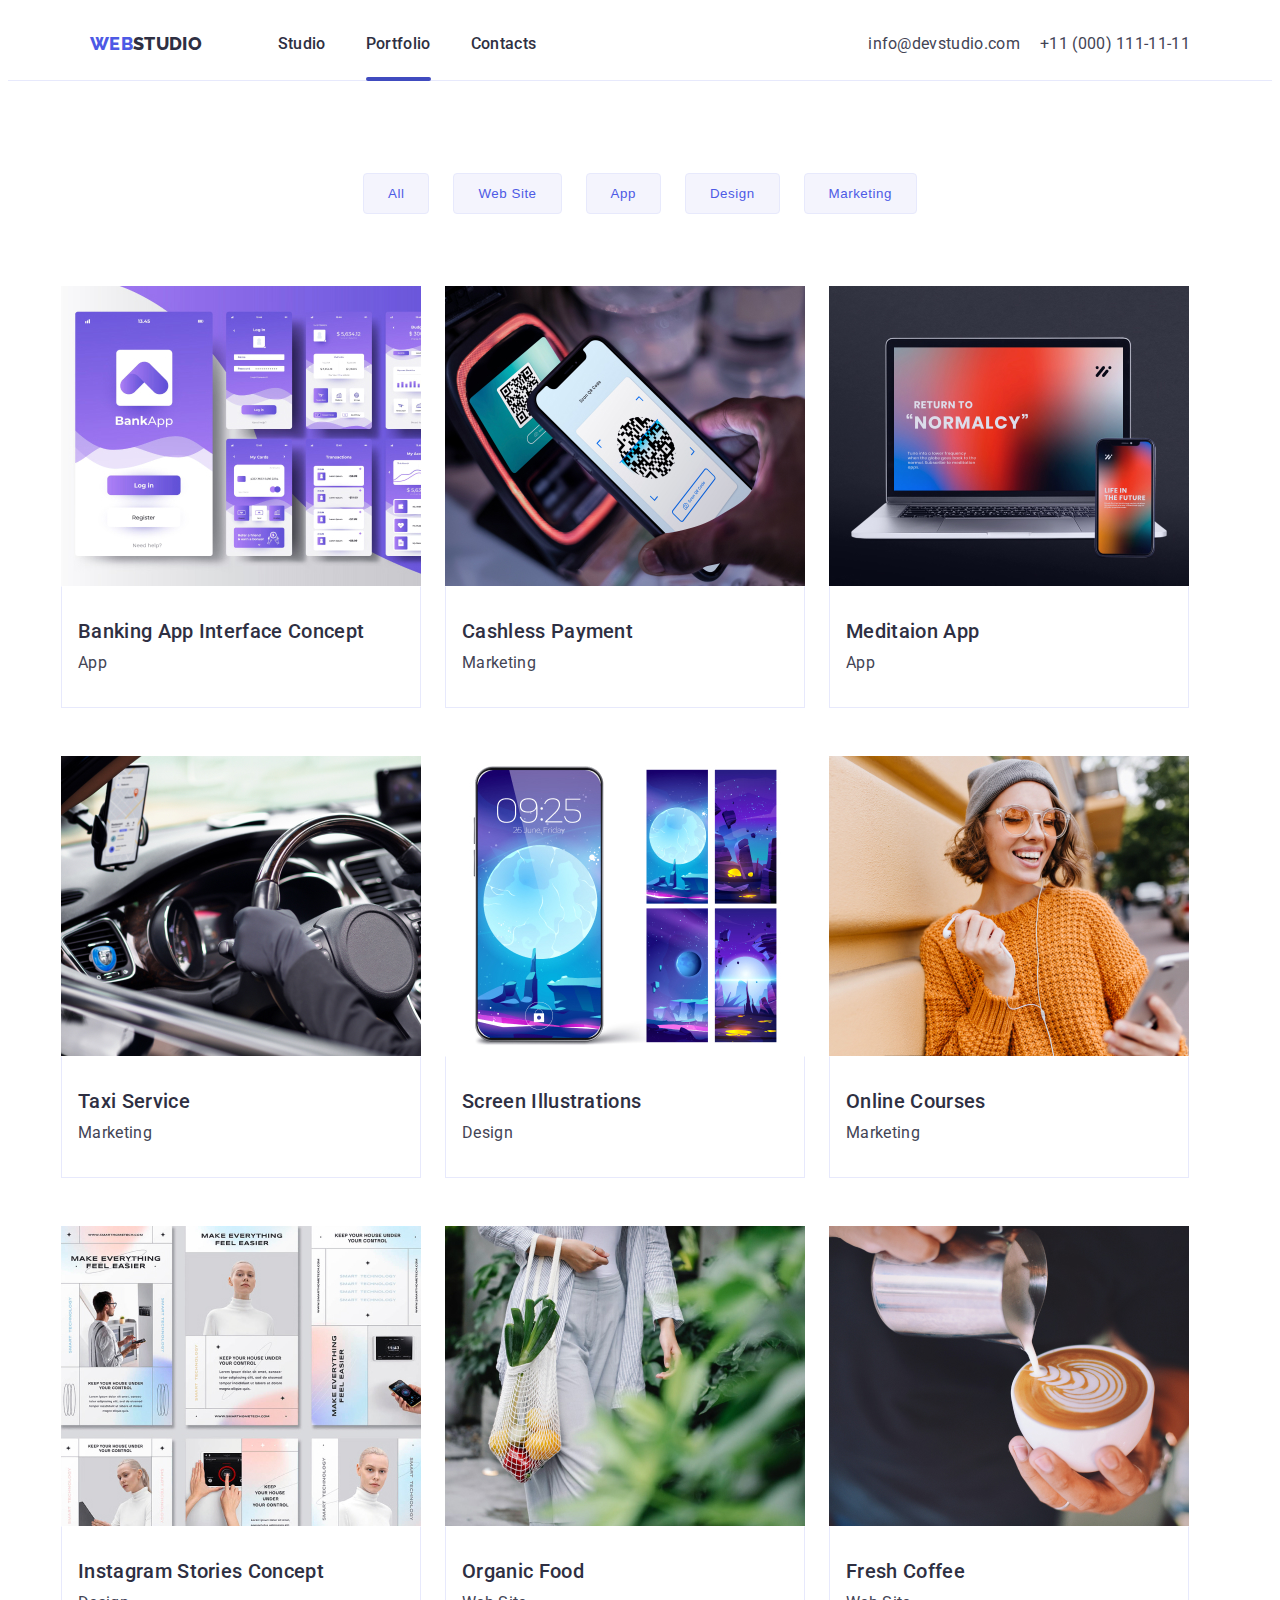
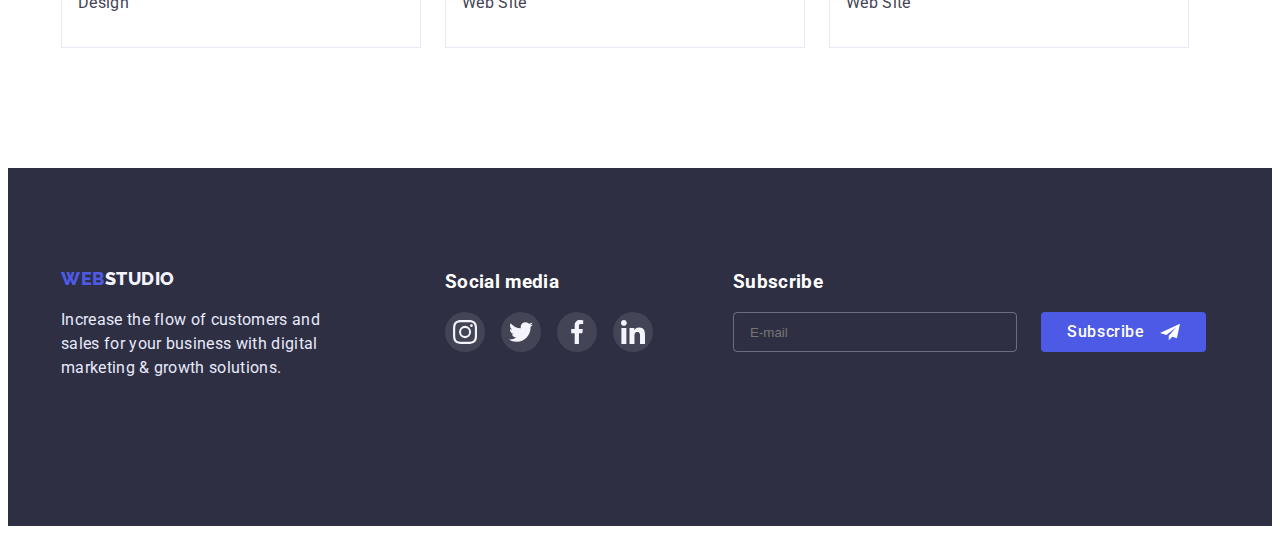
==== portfolio.html @ 348d2e84 "Додала 6 модуль" ====
<!DOCTYPE html>
<html lang="en">
  <head>
    <meta charset="UTF-8" />
    <meta http-equiv="X-UA-Compatible" content="IE=edge" />
    <meta name="viewport" content="width=device-width, initial-scale=1.0" />
    <title>Document</title>
    <link rel="preconnect" href="https://fonts.googleapis.com" />
    <link rel="preconnect" href="https://fonts.gstatic.com" crossorigin />
    <link
      href="https://fonts.googleapis.com/css2?family=Raleway:wght@800&family=Roboto:wght@400;500;700&display=swap"
      rel="stylesheet"
    />
    <link rel="stylesheet" href="https://cdnjs.cloudflare.com/ajax/libs/modern-normalize/1.1.0/modern-normalize.min.css" integrity="sha512-wpPYUAdjBVSE4KJnH1VR1HeZfpl1ub8YT/NKx4PuQ5NmX2tKuGu6U/JRp5y+Y8XG2tV+wKQpNHVUX03MfMFn9Q==" crossorigin="anonymous" referrerpolicy="no-referrer" />
    <link rel="stylesheet" href="./css/style.css" />
  </head>
  <body>
  <!--хедер-->
    <header class="header">
      <div class="container main-nav">
        <nav class="navigation">
          <!--Navigation-->
          <a href="./index.html" class="logo-first link">
            WEB <span class="logo-second">STUDIO</span>
          </a>

          <ul class="navigation-list list">
            <li class="navigation-item">
              <a href="./index.html" class="navigation-link link">Studio</a>
            </li>
            <li class="navigation-item">
              <a href="./portfolio.html" class="navigation-link link current"
                >Portfolio</a
              >
            </li>
            <li class="navigation-item">
              <a href="" class="navigation-link link">Contacts</a>
            </li>
          </ul>
        </nav>

        <ul class="contacts list">
          <li class="navigation-contacts">
            <a href="mailto:info@devstudio.com" class="contact-adress link"
              >info@devstudio.com</a
            >
          </li>
          <li class="navigation-contacts">
            <a href="tel:+11000111-11-11" class="contact-adress link"
              >+11 (000) 111-11-11</a
            >
          </li>
        </ul>
      </div>
    </header>

    <main class="portfolio-hero">
      <!--Navigation on page portfolio-->
      <section class="portfolio-navigation">
        <div class="container">
          <h1 hidden>Portfolio all </h1>
          <ul class="portfolio-navigation-list list">
            <li class="portfolio-navigation-item">
              <button type="button" class="portfolio-buttom">All</button>
            </li>
            <li class="portfolio-navigation-item">
              <button type="button" class="portfolio-buttom">Web Site</button>
            </li>
            <li class="portfolio-navigation-item">
              <button type="button" class="portfolio-buttom">App</button>
            </li>
            <li class="portfolio-navigation-item">
              <button type="button" class="portfolio-buttom">Design</button>
            </li>
            <li class="portfolio-navigation-item">
              <button type="button" class="portfolio-buttom">Marketing</button>
            </li>
          </ul>
        
          <!--Link to app-->
          <ul class="app-list list">
            <li class="app-item">
              <a href="" class="app-link link">
                <div class="app-wrap">
                  <img src="./images/bankingapp.jpg" alt="banks app" />
                  <p class="app-text-top">14 Stylish and User-Friendly App Design Concepts · Task Manager App · Calorie Tracker App ·
                   Exotic Fruit Ecommerce App · Cloud Storage App
                  </p>
                </div>
                <div class="shadow"><h2 class="app-maintext ">Banking App Interface Concept</h2>
                 <p class="app-paragraph">App</p>
                </div>
              </a>
            </li>
            <li class="app-item">
              <a href="" class="app-link link">
                <div class="app-wrap">
                  <img src="./images/cashless.jpg" alt="cashless payment" />
                  <p class="app-text-top">14 Stylish and User-Friendly App Design Concepts · Task Manager App · Calorie Tracker App ·
                   Exotic Fruit Ecommerce App · Cloud Storage App
                  </p>
                </div>
                <div class="shadow"><h2 class="app-maintext">Cashless Payment</h2>
                <p class="app-paragraph">Marketing</p></div>
              </a>
            </li>
            <li class="app-item">
              <a href="" class="app-link link">
                <div class="app-wrap">
                  <img src="./images/meditationapp.jpg" alt="meditation app" />
                  <p class="app-text-top">14 Stylish and User-Friendly App Design Concepts · Task Manager App · Calorie Tracker App ·
                   Exotic Fruit Ecommerce App · Cloud Storage App
                  </p>
                </div>
                <div class="shadow"><h2 class="app-maintext">Meditaion App</h2>
                <p class="app-paragraph">App</p></div>
              </a>
            </li>
            <li class="app-item">
              <a href="" class="app-link link">
                <div class="app-wrap">
                  <img src="./images/taxiservice.jpg" alt="Taxi Service" />
                  <p class="app-text-top">14 Stylish and User-Friendly App Design Concepts · Task Manager App · Calorie Tracker App ·
                   Exotic Fruit Ecommerce App · Cloud Storage App
                  </p>
                </div>
                <div class="shadow"><h2 class="app-maintext">Taxi Service</h2>
                <p class="app-paragraph">Marketing</p></div>
              </a>
            </li>
            <li class="app-item">
              <a href="" class="app-link link">
                <div class="app-wrap">
                  <img src="./images/screenillustration.jpg" alt="Screen Illustrations" />
                  <p class="app-text-top">14 Stylish and User-Friendly App Design Concepts · Task Manager App · Calorie Tracker App ·
                   Exotic Fruit Ecommerce App · Cloud Storage App
                  </p>
                </div>
                <div class="shadow"><h2 class="app-maintext">Screen Illustrations</h2>
                <p class="app-paragraph">Design</p></div>
              </a>
            </li>
            <li class="app-item">
              <a href="" class="app-link link">
                <div class="app-wrap">
                  <img src="./images/onlinecourses.jpg" alt="Online Courses" />
                  <p class="app-text-top">14 Stylish and User-Friendly App Design Concepts · Task Manager App · Calorie Tracker App ·
                   Exotic Fruit Ecommerce App · Cloud Storage App
                  </p>
                </div>
                <div class="shadow"><h2 class="app-maintext">Online Courses</h2>
                <p class="app-paragraph">Marketing</p></div>
              </a>
            </li>
            <li class="app-item">
              <a href="" class="app-link link">
                <div class="app-wrap">
                  <img src="./images/inststories.jpg" alt="Instagram Stories Concept" />
                  <p class="app-text-top">14 Stylish and User-Friendly App Design Concepts · Task Manager App · Calorie Tracker App ·
                   Exotic Fruit Ecommerce App · Cloud Storage App
                  </p>
                </div>
                <div class="shadow"><h2 class="app-maintext">Instagram Stories Concept</h2>
                <p class="app-paragraph">Design</p></div>
              </a>
            </li>
            <li class="app-item">
              <a href="" class="app-link link">
                <div class="app-wrap">
                  <img src="./images/organicfood.jpg" alt="Organic Food" />
                  <p class="app-text-top">14 Stylish and User-Friendly App Design Concepts · Task Manager App · Calorie Tracker App ·
                   Exotic Fruit Ecommerce App · Cloud Storage App
                  </p>
                </div>
                <div class="shadow"><h2 class="app-maintext">Organic Food</h2>
                <p class="app-paragraph">Web Site</p></div>
              </a>
            </li>
            <li class="app-item">
              <a href="" class="app-link link">
                <div class="app-wrap">
                  <img src="./images/freshcoffe.jpg" alt="Fresh Coffee" />
                  <p class="app-text-top">14 Stylish and User-Friendly App Design Concepts · Task Manager App · Calorie Tracker App ·
                   Exotic Fruit Ecommerce App · Cloud Storage App
                  </p>
                </div>
                <div class="shadow"><h2 class="app-maintext">Fresh Coffee</h2>
                <p class="app-paragraph">Web Site</p></div>
              </a>
            </li>
          </ul>
        </div>
      </section>
    </main>

<!-- футер-->
    <footer class="footer">
      <div class="container footersec">
        <section class="footer-logosec">
          <a href="./index.html" class="logo-footer-first link">
            WEB<span class="logo-footer-second link">Studio</span>
          </a>

          <p class="footer-paragraph">
            Increase the flow of customers and sales for your business with
            digital marketing & growth solutions.
          </p>
        </section>
        <section class="footer-soc">
          <h3 class="footersoc-text">Social media</h3>
          <ul class="footersoc-list list">
            <li class="footersoc-item">
              <a href="" class="footersoc-link link">
                <svg class="footersoc-icon" width="24" height="24">
                  <use href="./images/icons.svg#icon-instagram"></use>
                </svg>
              </a>
            </li>
            <li class="footersoc-item">
              <a href="" class="footersoc-link link">
                <svg class="footersoc-icon" width="24" height="24">
                  <use href="./images/icons.svg#icon-twitter"></use>
                </svg>
              </a>
            </li>
            <li class="footersoc-item">
              <a href="" class="footersoc-link link">
                <svg class="footersoc-icon" width="24" height="24">
                  <use href="./images/icons.svg#icon-facebook"></use>
                </svg>
              </a>
            </li>
            <li class="footersoc-item">
              <a href="" class="footersoc-link link">
                <svg class="footersoc-icon" width="24" height="24">
                  <use href="./images/icons.svg#icon-linkedin"></use>
                </svg>
              </a>
            </li>
          </ul>
        </section>
        <div class="subscribe">
          <h3 class="footersoc-text">Subscribe</h3>
          <form class="subckribe-buttom">
            <input
              type="email"
              name="subscribe "
              id="subscribe"
              placeholder="E-mail"
              class="subscribe-input"
            />
            <span class="subscribe-icon-sp">
              <button type="submit" class="subscribe-buttom">Subscribe</button>

              <svg class="subscribe-icon" width="24" height="20">
                <use href="./images/icons.svg#icon-telegram"></use>
              </svg>
            </span>
          </form>
        </div>
      </div>
    </footer>
  </body>
  </body>
</html>
---- css/style.css ----
:root {
    --violet-color: #4D5AE5;
    --maintext-color: #2E2F42;
    --gray-color: #434455;
   --btn-navigation:#404BBF;
   --main-color: #FFFFFF;
   --lightgray-color: #F4F4FD;
    --bord-color: #E7E9FC;
   --linear-gradient: linear-gradient(to right, rgba(46, 47, 66, 0.7), rgba(46, 47, 66, 0.7));
}
body{
    color: var(--main-color) ;
    font-family: 'Roboto', sans-serif;     
    letter-spacing: 0.02em;
    line-height: 1.5;
    font-size: 16px;
    background-color: var(--main-color) ;
}

/*якщо є нормалайз 
* {
    box-sizing: border-box;
}
зірочку не пишемо*/
p, h1, h2, h3, h4 {
    margin:0;
}
img {
    display: block;
    width: 100%;
    height: auto;

}
/*скинути крапки у списках ліст*/
.list {
    margin: 0;
    padding: 0;
    list-style: none;
}
ul {
    margin: 0;
    padding-left: o;
}


.visually-hidden {
    position: absolute;
    width: 1px;
    height: 1px;
    margin: -1px;
    border: 0;
    padding: 0;

    white-space: nowrap;
    clip-path: inset(100%);
    clip: rect(0 0 0 0);
    overflow: hidden;
}
.header {
    padding-top: 24px;
    padding-bottom: 24px;
    border-bottom: 1px solid var(--bord-color);
}

/*скинути підкреслення на ссbлках*.*/
.link {
    text-decoration: none;
}

.navigation {
    display: flex; 
 }

.logo-first, .logo-second {
    font-family: 'Raleway';
    font-style: normal;
    font-weight: 800;
    font-size: 18px;
    line-height: 1.33; 
    display: flex;
    color:var(--violet-color);
}

.logo-second {
    color:var(--maintext-color);  
}

.navigation-list { 
    display: flex ;
    margin-left: 76px;
    margin-right: 332px;
}

.navigation-item {
    margin-right: 40px;
    margin-left: auto;
    
   /* border: 2px solid tomato;*/
}
.navigation-item:last-child {
    margin-right: 0;
}
.navigation-link {
    display: block;
    font-weight: 500;
    color:var(--maintext-color);
    position: relative;
    transition: color 250ms cubic-bezier(0.4, 0, 0.2, 1);

}

.navigation-link:hover,
.navigation-link:focus {
    color: var(--btn-navigation);
}

.contacts {    
    display: flex;
}

.navigation-contacts{
   /* border: 2px solid tomato;*/
   display: flex;
   margin-right: 20px; 
}
.navigation-contacts:last-child{
    margin-right: 0;
}
 .contact-adress {
    font-style: normal;
    font-weight: 400;
    color: var(--gray-color); 
    transition: color 250ms cubic-bezier(0.4, 0, 0.2, 1);
}
.contacts-adress:last-child {
    margin-right: 0;
}

.contact-adress:hover,
.contact-adress:focus {
    color: var(--btn-navigation);
}
/* фокус для таба на интерактинвные элементы)*/
/* Main */
/* Section hero*/
/*.hero {}*/

.hero-main{ 
    background: var(--maintext-color);
    text-align: center;
    padding-top:188px  ;
    padding-bottom: 188px; 
}

.hero-text {
    font-weight: 700;
    font-size: 56px;
    line-height: 1.07;

    margin-top: 0;
    margin-bottom: 48px;
    padding-right: 317px;
    padding-left: 317px;

    text-align: center;
    justify-content: center;
    color: var(--main-color);
   
}

.hero-buttom {
    font-family: inherit;
    font-weight: 500;
    color: var(--main-color);
    letter-spacing: 0.04em;
    display: flex;
    margin: 0 auto;
    
    padding: 16px 32px;
    align-items: center;
    justify-content: center;

    background-color: var(--violet-color);
    border-radius: 4px;
    border-color: transparent;
    cursor: pointer; 
    /* Анімація бєкграунда кнопки . Задається те, 
    що ми хочемо анімувати у саму кнопку*/

    transition: background-color 250ms  cubic-bezier(0.4, 0, 0.2, 1);

   /*transition-property: background-color;
    transition-duration: 250ms; 
    transition-timing-function: cubic-bezier(0.4, 0, 0.2, 1);*/ 
    
}

.hero-buttom:hover,
.hero-buttom:focus {
    background-color: var(--btn-navigation);

}

/* Section tefnology*/

.tehnology {
    padding-top: 120px;
}

.tehhology-maintext {
    color: hidden;
}

.tehnology-text, .about-text {
    font-weight: 500;
    font-size: 20px;
    line-height: 1.2;
    color: var(--maintext-color);
    margin-bottom: 8px;
}
.tehnology-text {
     
}

.tehnology-paragraph {
    font-weight: 400;
    color: var(--gray-color);
}

.tehnology-list {
    display: flex;
}

.tehnology-item {
    margin-right: 24px; 
    width: 264px; 
}
.tehnology-item:last-child {
    margin-right: 0;
}
/* section work*/

.work {
    padding-top: 120px;
    padding-bottom: 120px;
}

.work-maintext,
 .about-maintext {
    font-weight: 700;
    font-size: 36px;
    line-height: 1.11;
    text-align: center;
    letter-spacing: 0.02em;
    text-transform: capitalize;
    color: var(--maintext-color);
    margin-bottom: 72px;
}

.work-list {
    display: flex;
    gap:24px;
}

.work-item {
    
}

/*.work-link {}*/

/*section our team - about*/

.about {
    background: var(--lightgray-color);
    padding-bottom: 120px;
    padding-top: 120px;
}

.about-maintext {
    margin-bottom: 72px;
}

.about-list {
    display: flex;
}

.about-item {
    margin-right: 24px;
    background:var(--main-color);
    text-align: center;
    border-radius: 0px 0px 4px 4px;
    box-shadow: 0px 1px 6px rgba(46, 47, 66, 0.08), 0px 1px 1px rgba(46, 47, 66, 0.16), 0px 2px 1px rgba(46, 47, 66, 0.08);
}

.about-text {
    margin-bottom: 8px;
}

.about-paragraph, .footer-paragraph {
    font-weight: 400;
    color: var(--gray-color);
    margin-bottom: 8px;
}

/* Footer */

.footer {
    background: var(--maintext-color);
    padding-top: 100px; 
    padding-bottom: 100px;
}

.logo-footer-first, .logo-footer-second {
    font-family: 'Raleway';
    font-weight: 800;
    font-size: 18px;
    line-height: 1.17;
    letter-spacing: 0.03em;
    text-transform: uppercase;
    color:var(--violet-color);   
}

.logo-footer-second {
    color: var(--lightgray-color);
}

.footer-paragraph {
    color: var(--bord-color);
    width: 264px;
    height: 110px;
    margin-top: 16px;
}

/*--Page portoflio--*/
/*  Section portfolio navigation*/

/*.portfolio-hero {}*/

.portfolio-navigation {
    padding-bottom: 72px;
    padding-top: 92px;
}

.portfolio-navigation-list {
    display: flex;
    margin-bottom: 72px;
    align-items: center;
    text-align: center;  
    justify-content: center;  
}

.portfolio-navigation-item:last-child {
    margin-right: 0;
}

.portfolio-navigation-item {
    margin-right: 24px ;
}

.portfolio-buttom {
    display: flex;
    font-weight: 500;
    background-color: var(--lightgray-color);
    align-items: center; 
    letter-spacing: 0.04em;
    color: var(--violet-color);
    cursor: pointer;

    padding-top: 12px;
    padding-right: 24px;
    padding-bottom: 12px;
    padding-left: 24px;

    border: 1px solid ;
    border-color:var(--bord-color);
    border-radius: 4px; 

    transition: background-color 250ms cubic-bezier(0.4, 0, 0.2, 1),
    color 250ms cubic-bezier(0.4, 0, 0.2, 1),
    border-color 250ms cubic-bezier(0.4, 0, 0.2, 1),
    box-shadow 250ms cubic-bezier(0.4, 0, 0.2, 1);
}

.portfolio-buttom:hover,
.portfolio-buttom:focus{
    background-color: var(--btn-navigation); 
    color: var(--main-color);
    box-shadow: 0px 3px 1px rgba(0, 0, 0, 0.1), 0px 2px 1px rgba(0, 0, 0, 0.08), 0px 2px 2px rgba(0, 0, 0, 0.12);
    border-color: var(--btn-navigation)
}
.portfolio-buttom:active {
    color: var(--gray-color);
}
.portfolio-navigation-item:hover,
.portfolio-navigation-item:focus {

}

/* Section portfolio aplication*/
.app-list {
    display: flex;
    flex-wrap: wrap;
}
.shadow { 
    border: 1px solid;
    border-color: var(--bord-color);
    border-top-color: transparent;
}
.app-item {
    
    width: 360px;
    margin-right: 24px;
    margin-bottom: 48px ;
    transition: box-shadow 250ms cubic-bezier(0.4, 0, 0.2, 1);
}
.app-item:nth-child(3n) {
    margin-right: 0;
}
.app-item:hover,
.app-item:focus {
    box-shadow: 0px 1px 6px rgba(46, 47, 66, 0.08), 0px 1px 1px rgba(46, 47, 66, 0.16), 0px 2px 1px rgba(46, 47, 66, 0.08);
}
/*.app-item:ntn-child(7,8,9) {
    padding-bottom:120px;
}*/

.app-link { 
    
}

.app-maintext {
    font-weight: 500;
    font-size: 20px;
    line-height: 1.2;
    color: var(--maintext-color);
    margin-bottom: 8px;
    padding-top: 32px;
    padding-left: 16px;
       
}

.app-paragraph {
    font-weight: 400;
    color: var(--gray-color);
    margin-bottom: 32px;
    padding-left: 16px;
}
/**flexbox**/

 .container {
    width: 1158px;
    padding-left: 15px;
    padding-right: 15px;
    margin: 0 auto;
 }

 .main-nav {
    display: flex;
    align-items: center;
    justify-content: center;
 }
 .card { 
    padding-bottom: 32px ;
    padding-top: 32px; 

 }

 /* Fon */

 .overlay{
    max-width: 1440px;
    margin-right: auto;
    margin-left: auto;
    
    background-image:var(--linear-gradient),
     url(../images/people-office.jpg);
    background-color: var(--maintext-color);
    background-repeat: no-repeat;
    background-size: cover;
    background-position:  center;

 }
/* в єлементе до  контента. афтер после контенка*/
 .buttom::before {
    display: flex;
    content: '';
   /* width: ;
    height: ;
    background-color: ;*/
    background-size: contain;
    margin-right: 10px;
    cursor: pointer;
 }
 
 .tehnology-item::before {
    margin-bottom: 8px;
    display: block;
    content: '';
    padding-left: 100px;
    padding-right: 100px;
    padding-top: 24px;
    padding-bottom: 24px;
    height: 112px;
    background: #F4F4FD;
    border-radius: 4px;
  
    background-repeat: no-repeat;
    background-position: center;
}
.icon-stategy::before {
    background-image: url(../images/antenna.svg);
}
.icon-punctuality::before {
    background-image: url(../images/clock.svg);
}
.icon-diligence::before {
    background-image: url(../images/diagram.svg);
}
 .icon-tech::before {
    background-image: url(../images/astronaut.svg);
 }
  /*or*/
  /* чтоб поставить на каждую лишку
   свою картинку, можно использовать
   классы для каждой или через чайлд
  .tehnology-item:nth-child(2)::before {
  }
  */
  
  .linkul {
    display: inline-block;
    height:40px  ;
    width: 40px;
    background-image: url();
    background-color:var(--violet-color);
    background-repeat: no-repeat;
    background-position: center;
    border-radius: 50%;
    transition: background-color  250ms cubic-bezier(0.4, 0, 0.2, 1)
  }
  .linkul:hover,
  .linkul:focus {
    background-color: #404BBF;
  }

  .teamsoc-list{
    display: flex;
    justify-content: center;
    gap: 24px;
  }
  .teamsoc-item {
    height: 40px;
    width: 40px;
  }
  /*.teamsoc-item:last-child {
    margin-right: 0;*/
  
  .teamsoc-link {
    display: flex;
    width: 100%;
    height: 100%;
    background-color: var(--violet-color);
    background-repeat: no-repeat;
    background-position: center;
    border-radius: 50%;
    justify-content: center;
    align-items: center;
    transition: background-color 250ms cubic-bezier(0.4, 0, 0.2, 1);
   
  }

  .teamsoc-icon {
    fill: var(--lightgray-color);
  }

  .teamsoc-link:hover,
  .teamsoc-link:focus {
    background: var(--btn-navigation);
  }
 .customers {
    padding-bottom: 120px;
    padding-top: 120px;
 }

 .customers-list {
    display: flex;
    justify-content: center;
    gap: 24px;
 }



 .customers-item {
    width: 168px;
    height: 88px;
 }

 .customers-link {
    display: flex;
    width: 100%;
    height: 100%;
    border: 1px solid #8E8F99;
    border-radius: 4px;
    justify-content: center;
    align-items: center;
    color: #8E8F99;

    transition: color 250ms cubic-bezier(0.4, 0, 0.2, 1),
    border-color 250ms cubic-bezier(0.4, 0, 0.2, 1);
 }
 /*.customers-icon {
    fill: #AFB1B8;}
 
 .customers-link:hover,
 .customers-link:focus {
    border-color:#404BBF;
    fill: #2E2F42;
 }
 .customers-link:hover .customers-icon {
    fill: #404BBF;
 }*/
.customers-icon {
    fill:currentColor;
}
.customers-link:hover,
.customers-link:focus
 {
    border-color: var(--btn-navigation);
    color: var(--btn-navigation);
}
.footer-soc {
    margin-left: 120px;
}
.footersoc-text{
    padding-bottom: 16px;
}
.footer-logosec{
}
.footersec {
    display: flex;
}
.footersoc-list {
    display: flex;
    justify-content: center;
    gap: 16px;
}

.footersoc-item {
    width: 40px ;
    height: 40px;
    background-color: rgba(255, 255, 255, 0.1); 
    border-radius: 50%;
}

.footersoc-link {
    display: flex;
    height: 100%;
    width: 100%;
    background-repeat: no-repeat;
    background-position: center;
    border-radius: 50%;
    justify-content: center;
    align-items: center;
    transition: background-color 250ms cubic-bezier(0.4, 0, 0.2, 1);
}

.footersoc-icon {
    fill: var(--lightgray-color);
}

.footersoc-link:hover,
.footersoc-icon:focus {
    background-color: #31D0AA;
}

/*tema 5*/
/* ця частина відповідає за
 створення бедропа і модального вікна*/
.backdrop {
    position: fixed;
    top: 0;
    left: 0;
    width: 100%;
    height: 100%;
    background: rgba(46, 47, 66, 0.4);
    transition: opacity 250ms linear, 
    visibility 250ms linear;
}

.modal {
    position: absolute ;
    top: 88px;
    left: 516px;
    /*top: 50%;
    left: 50%;
    transform: translate(-50%, -50%);*/

    width: 408px;
    min-height: 576px;
    
    opacity: 1;
    border-radius: 4px;
    background: #FCFCFC;
    box-shadow: 0px 1px 1px rgba(0, 0, 0, 0.14), 0px 1px 3px rgba(0, 0, 0, 0.12),
    0px 2px 1px rgba(0, 0, 0, 0.2);
    transform:  scale(1);
    transition: transform 250ms linear;
}
.modal-close { 
    position: absolute;
    top: 24px;
    right: 24px;

    display: flex;
    justify-content: center;
    align-items: center;

    width: 24px;
    height: 24px;
    cursor: pointer;
    border-radius: 50%;
    
    background-color: var(--bord-color);
    border: 1px solid rgba(0, 0, 0, 0.1);
    transition: background-color 250ms cubic-bezier(0.4, 0, 0.2, 1);
}
.modal-icon {  
}
.modal-close:focus,
.modal-close:hover {
    background-color: #404BBF;
    fill: #FFFFFF;
}

/*зникнення модального вікна*/
.is-hidden {
    visibility: hidden;
    opacity:0;
    pointer-events: none;
}
.backdrop.is-hidden .modal {
    transform:   scale(0) ;
     
}
/* scale(0)*/
/* елемент відповідає за полоску під навігацією*/
.current::after
 {
    position: absolute;
    content: '';
    background: var(--btn-navigation);
    border-radius: 2px;
    width: 100%;
    height: 4px;
    top: 45px;
    left: 0;
}

.app-wrap {
    position: relative;
    overflow: hidden;
}
.app-text-top {
    position: absolute;
    top: 0;
    font-weight: 400;
    padding-top: 40px;
    padding-left: 32px;
    padding-right: 32px;
    background: var(--violet-color);
    color: var(--lightgray-color);
    height: 100%;
    transform: translateY(100%);
    transition: transform 250ms cubic-bezier(0.4, 0, 0.2, 1);
}

.app-item:hover .app-text-top {
    transform: translateY(0);
}
/*Модальне вікно форма на головній сторінці*/

.modal-form {
    width: 100%;
    margin-left: auto;
    margin-right: auto;
    margin-bottom: 0;
    padding-left: 24px;
    padding-right: 24px;
    padding-bottom: 24px;
}
.form-field {
    justify-content: center;
    border-radius: 4px;
    width: 100%;
    display: flex;
    flex-direction: column;
    margin-bottom: 8px;
}

.form-text-main {
    font-weight: 500;
    text-align: center;
    padding-top: 72px;
    margin-bottom: 14px;
    color: #2E2F42;
}

.form-input {
    display: flex;
    justify-content: center;
    width: 360px;
    height: 40px;
    font-size: 16px;
    margin-bottom: 8px;
    border: 1px solid rgba(33, 33, 33, 0.2);
    border-radius: 4px;
    background-color: transparent;
    padding-left: 38px;
    outline: none;  
    transition: border-color 250ms cubic-bezier(0.4, 0, 0.2, 1);
}
/*За колір плейсхолдера відповідає нижче, 
за колір введення відповідає інпут*/
.form-input::placeholder {
    font-weight: 400;
    font-size: 12px;
    letter-spacing: 0.04em;
    color: rgba(117, 117, 117, 0.5);
    /*padding-top: 8px;
    padding-left: 16px;*/
}
.form-input:focus, 
.form-input:hover{
    border: 1px solid #4D5AE5;
}
.form-relative {
    position: relative;
}
.form-icon {
    position: absolute;
    top: 14px;
    left: 19px;
    fill: #2E2F42;
}
/*коли імпут в фокусі та ховері то сусідній єлемент
(іконка) також в ховері*/
.form-input:focus,.form-input:hover+ .form-icon {
    fill: #4D5AE5;
}
/* якщо поля не заповнені і далі не пускає то вони не валідні
.modal-input:valid {
 background-color: tomato;
}
.modal-input:invalid {
    background-color: green;
}*/
/*якщо щось введено як відслідкувати валідацію
.modal-input:not(:placeholder-shown):valid {
    color: rgba(117, 117, 117, 0.5);
}

.modal-input:not(:placeholder-shown):invalid {
    background-color: rgba(208, 0, 255, 0.224);
}*/
/* якщо на твоєму інпуті не показан плейсхолдер 
і він не в фокусі і він валідний
.modal-input:not(:placeholder-shown):not(:focus):valid {
    background-color: rgba(208, 0, 255, 0.224);
}
.modal-input:not(:placeholder-shown):not(:focus):invalid {
    background-color:rgba(28, 180, 53, 0.66);
}*/

.form-textarea {
   outline:none;
    border: 1px solid rgba(33, 33, 33, 0.2);
    border-radius: 4px;
    background-color: transparent; 
    padding-left: 16px;
    padding-top: 8px;
    height: 120px;
    resize: none;
    transition: border-color 250ms cubic-bezier(0.4, 0, 0.2, 1);
}
.form-textarea::placeholder {
    font-weight: 400;
    font-size: 12px;
    letter-spacing: 0.04em; 
    color: rgba(117, 117, 117, 0.5);
}
.form-textarea:focus,
.form-textarea:hover {
    border-color: #404BBF;
}
.form-text-label {
    font-family: 'Roboto';
    font-style: normal;
    font-weight: 400;
    font-size: 12px;
    line-height: 16px;
    color: #8E8F99;
}

.form-buttom {
    display: flex;
    margin: 0 auto; 
    align-items: center;
    justify-content: center;

    font-family: inherit;
    font-weight: 500;
    letter-spacing: 0.04em;
   
    
    cursor: pointer;
    width: 169px;
    height: 56px;

    background-color:#4D5AE5;
    box-shadow: 0px 4px 4px rgba(0, 0, 0, 0.15);
    border-radius: 4px;
    color: #FFFFFF;
    transition: background-color 250ms cubic-bezier(0.4, 0, 0.2, 1);
}
.form-buttom:hover,
.form-buttom:focus {
    background-color: #404BBF;
}


.form-privacy {
    margin-bottom: 24px;
}
.input-check {
}

.privat-policy {
    color: var(--btn-navigation);
    margin-left: 4px;

}
.check-text {
    font-weight: 400;
    font-size: 12px;
    color: #757575;
    display: flex;
}

.check-text span {
    width: 16px;
    height: 16px;
    margin-right: 8px;
    border: 2px solid #2E2F42;
    border-radius: 2px;
    display: flex;
    align-items: center;
    justify-content: center;
    fill: transparent;
}
.check-icon {
}
.input-check:checked+.check-text span {
    background-color: #404BBF;
    border: none;
    fill:#F4F4FD ;
}

/*Subckribe секція у футері*/

.subscribe {
    margin-left: 80px;
}

.subckribe-buttom {
    display: flex;
    gap: 24px;
}

.subscribe-text {
    text-align: center;
    color: #FFFFFF;
    padding-top: 8px;
    padding-bottom: 8px;
    padding-left: 24px;
}

.subscribe-input {
    width: 264px;

    padding-left: 16px;
    border: 1px solid rgba(255, 255, 255, 0.3);
    border-radius: 4px;
    background-color: transparent;
    color: rgba(255, 255, 255, 0.6);
}

.subscribe-icon-sp {
    position: relative;
}

.subscribe-buttom {
    display: flex;
    font-family: inherit;
    font-weight: 500;
    font-size: 16px;
    color: var(--main-color);
    letter-spacing: 0.04em;

    width: 165px;
    height: 40px;

    cursor: pointer;
    background: #4D5AE5;
    border-radius: 4px;
    border-color: transparent;

    padding-top: 8px;
    padding-bottom: 8px;
    padding-left: 24px;

    transition: background-color 250ms cubic-bezier(0.4, 0, 0.2, 1);
}

.subscribe-buttom:focus,
.subscribe-buttom:hover {
    background-color: #404BBF;
}

.subscribe-icon {
    position: absolute;
    top: 10px;
    right: 24px;
}
/*Адаптивная верстка*/
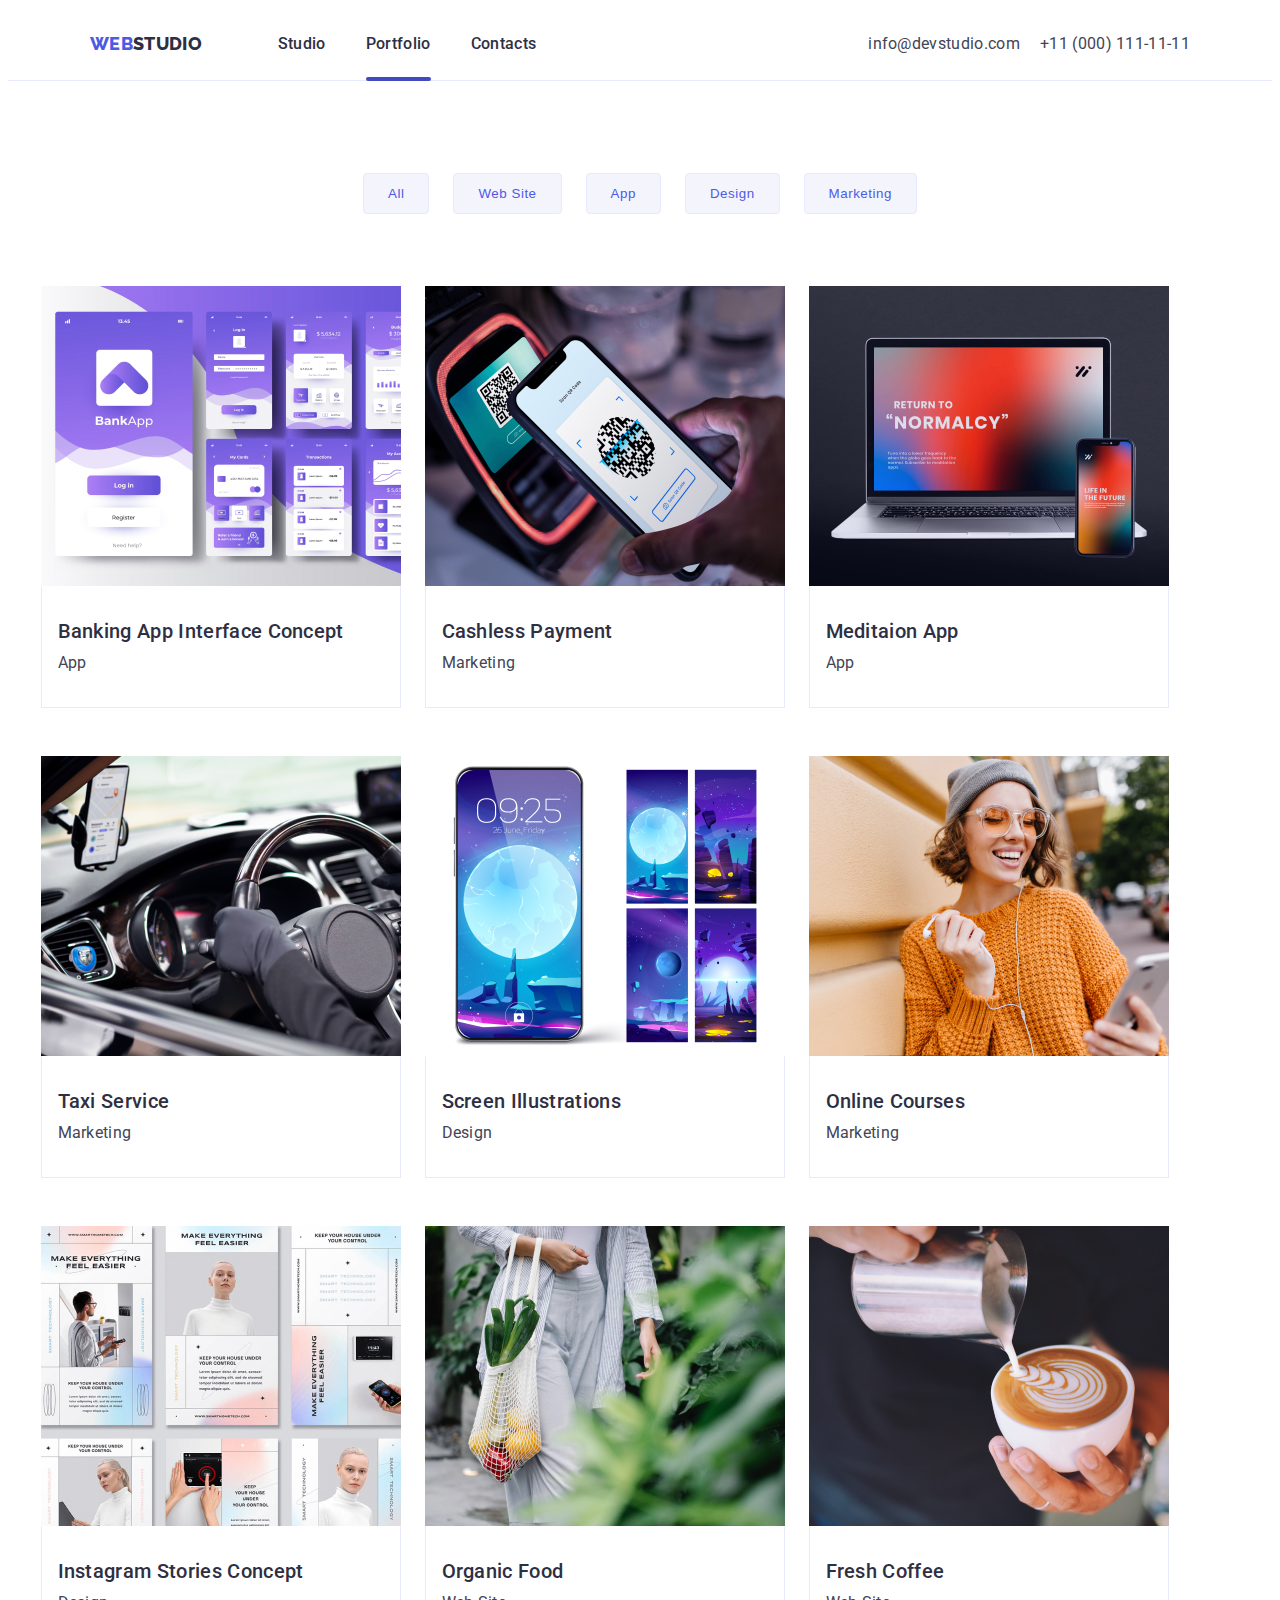
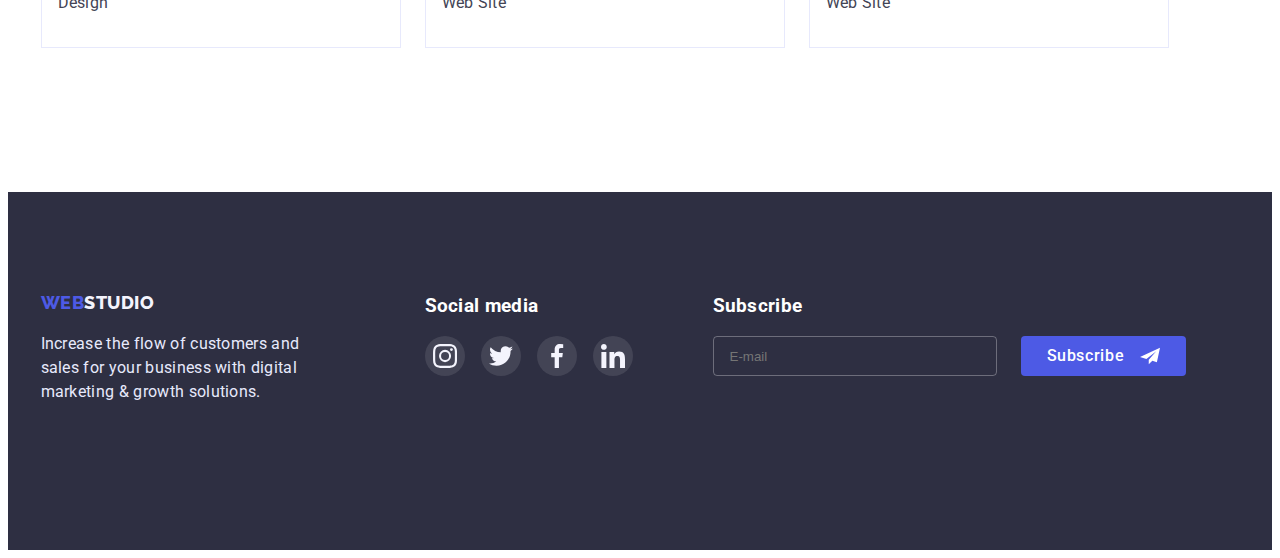
==== commit 3b299a02: "Роблю хедер" ====
--- a/portfolio.html
+++ b/portfolio.html
@@ -54,7 +54,7 @@
       </div>
     </header>
 
-    <main class="portfolio-hero">
+      <main class="portfolio-hero">
       <!--Navigation on page portfolio-->
       <section class="portfolio-navigation">
         <div class="container">
@@ -190,7 +190,7 @@
             </li>
           </ul>
         </div>
-      </section>
+      </section>*/
     </main>
 
 <!-- футер-->
--- a/css/style.css
+++ b/css/style.css
@@ -29,6 +29,7 @@
     display: block;
     width: 100%;
     height: auto;
+    max-width: 100%;
 
 }
 /*скинути крапки у списках ліст*/
@@ -56,15 +57,15 @@
     clip: rect(0 0 0 0);
     overflow: hidden;
 }
+/*скинути підкреслення на ссbлках*.*/
+.link {
+    text-decoration: none;
+}
+
 .header {
     padding-top: 24px;
     padding-bottom: 24px;
     border-bottom: 1px solid var(--bord-color);
-}
-
-/*скинути підкреслення на ссbлках*.*/
-.link {
-    text-decoration: none;
 }
 
 .navigation {
@@ -140,6 +141,23 @@
 .contact-adress:focus {
     color: var(--btn-navigation);
 }
+@media  screen and (min-width: 428px ) {
+    .container {
+        width: 428px;
+        padding-right: 15px;
+        padding-left: 15px;
+       
+    }
+    
+}
+@media screen and (max-width: 767px){
+    .navigation-list {
+        display: none;
+    }
+    .contacts {
+        display:none;
+    }
+}
 /* фокус для таба на интерактинвные элементы)*/
 /* Main */
 /* Section hero*/
@@ -228,21 +246,92 @@
 }
 
 .tehnology-list {
-    display: flex;
+   /* display: flex;*/
 }
 
 .tehnology-item {
-    margin-right: 24px; 
-    width: 264px; 
+    /*margin-right: 24px; 
+    width: 264px; */
+    padding-top: 72px;
 }
 .tehnology-item:last-child {
     margin-right: 0;
 }
+@media screen and (min-width:320px) {
+.container {
+        width: 428px;
+    }
+    .tehnology {
+        margin: 0 auto;
+    }
+        
+    .tehnology-item {
+    }
+    .tehnology-text {
+        font-weight: 700;
+        font-size: 36px;
+        text-align: center;
+    }
+
+}
+@media screen and (min-width: 768px) {
+    .container {
+        width: 767px;
+    }
+    .tehnology {
+        width: 768px;
+        margin: 0 auto;
+    }
+    .tehnology-list {
+        display: flex;
+        flex-wrap: wrap;
+        margin: ;
+    }
+    .tehnology-item {
+       width: calc((100% - 2 * 10px) / 2 );
+       margin: 5px;
+    }
+
+    .tehnology-text {
+        font-weight: 700;
+        font-size: 36px;
+        text-align: start;
+    }
+
+}
+@media screen and (min-width: 1200px){
+    .container {
+        width: 1199px;
+    }
+    .tehnology {
+        width: 1199px;
+        margin: 0 auto;
+    }
+    .texnology-list {
+        display: flex;
+        
+    }
+    .tehnology-item {
+        width: 264px;
+        margin-right: 24px;
+    }
+    .tehnology-item:last-child {
+        margin-right: 0;
+    }
+    
+    .tehnology-text {
+        font-weight: 500;
+        font-size: 20px;
+    }
+}
+
 /* section work*/
 
 .work {
     padding-top: 120px;
     padding-bottom: 120px;
+    /*padding-top: 100px;
+    padding-bottom: 100px;*/
 }
 
 .work-maintext,
@@ -263,8 +352,36 @@
 }
 
 .work-item {
+    height: 100%;
+}
+/* @media screen and (min-widht: 428px) {
+    .container {
+        width: 428px;
+    }
     
 }
+@media screen and (min-width: 768px) {
+    .container {
+        width: 768px;
+        
+    }
+    .work-item {
+        width: calc((100%-30px) / 2)
+    }
+}
+
+@media screen and (min-width: 1200px){
+    .work {
+        padding-top: 120px;
+        padding-bottom: 120px;
+    }
+    .container {
+        width: 1200px;
+    }
+    .work-item{
+        width: calc((100%-30px) /2);
+    }
+} */
 
 /*.work-link {}*/
 
@@ -448,7 +565,7 @@
 /**flexbox**/
 
  .container {
-    width: 1158px;
+   /* width: 1158px;*/
     padding-left: 15px;
     padding-right: 15px;
     margin: 0 auto;
@@ -492,7 +609,7 @@
     cursor: pointer;
  }
  
- .tehnology-item::before {
+ /*.tehnology-item::before {
     margin-bottom: 8px;
     display: block;
     content: '';
@@ -506,7 +623,7 @@
   
     background-repeat: no-repeat;
     background-position: center;
-}
+}*/
 .icon-stategy::before {
     background-image: url(../images/antenna.svg);
 }
@@ -1031,4 +1148,38 @@
     top: 10px;
     right: 24px;
 }
-/*Адаптивная верстка*/+/*Адаптивная верстка*/
+
+/*@media screen and (min-device-pixel-ratio: 2),
+screen and (min-resolution: 192dpi),
+screen and (min-resolution: 2ddpx) {
+   .banner {
+    background-image: url(-mobile);
+   } 
+}
+
+@media screen and (min-device-pixel-ratio: 2) and (min-widht: 1200px),
+screen and (min-resolution: 192dpi) and (min-widht: 1200px),
+screen and (min-resolution: 2ddpx) and (min-widht: 1200px) {
+    .banner {
+        background-image: url(-desctop);
+    }
+}*/
+/*
+@media screen and (min-width: 480px) {
+    .container {
+        background-color: #fff;
+    }
+    .text {
+        color: #2E2F42;
+    }
+}
+@media screen and (min-width: 768px) {
+    .container {
+        background-color: #fff;
+    }
+
+    .text {
+        color: #2E2F42;
+    }
+}*/
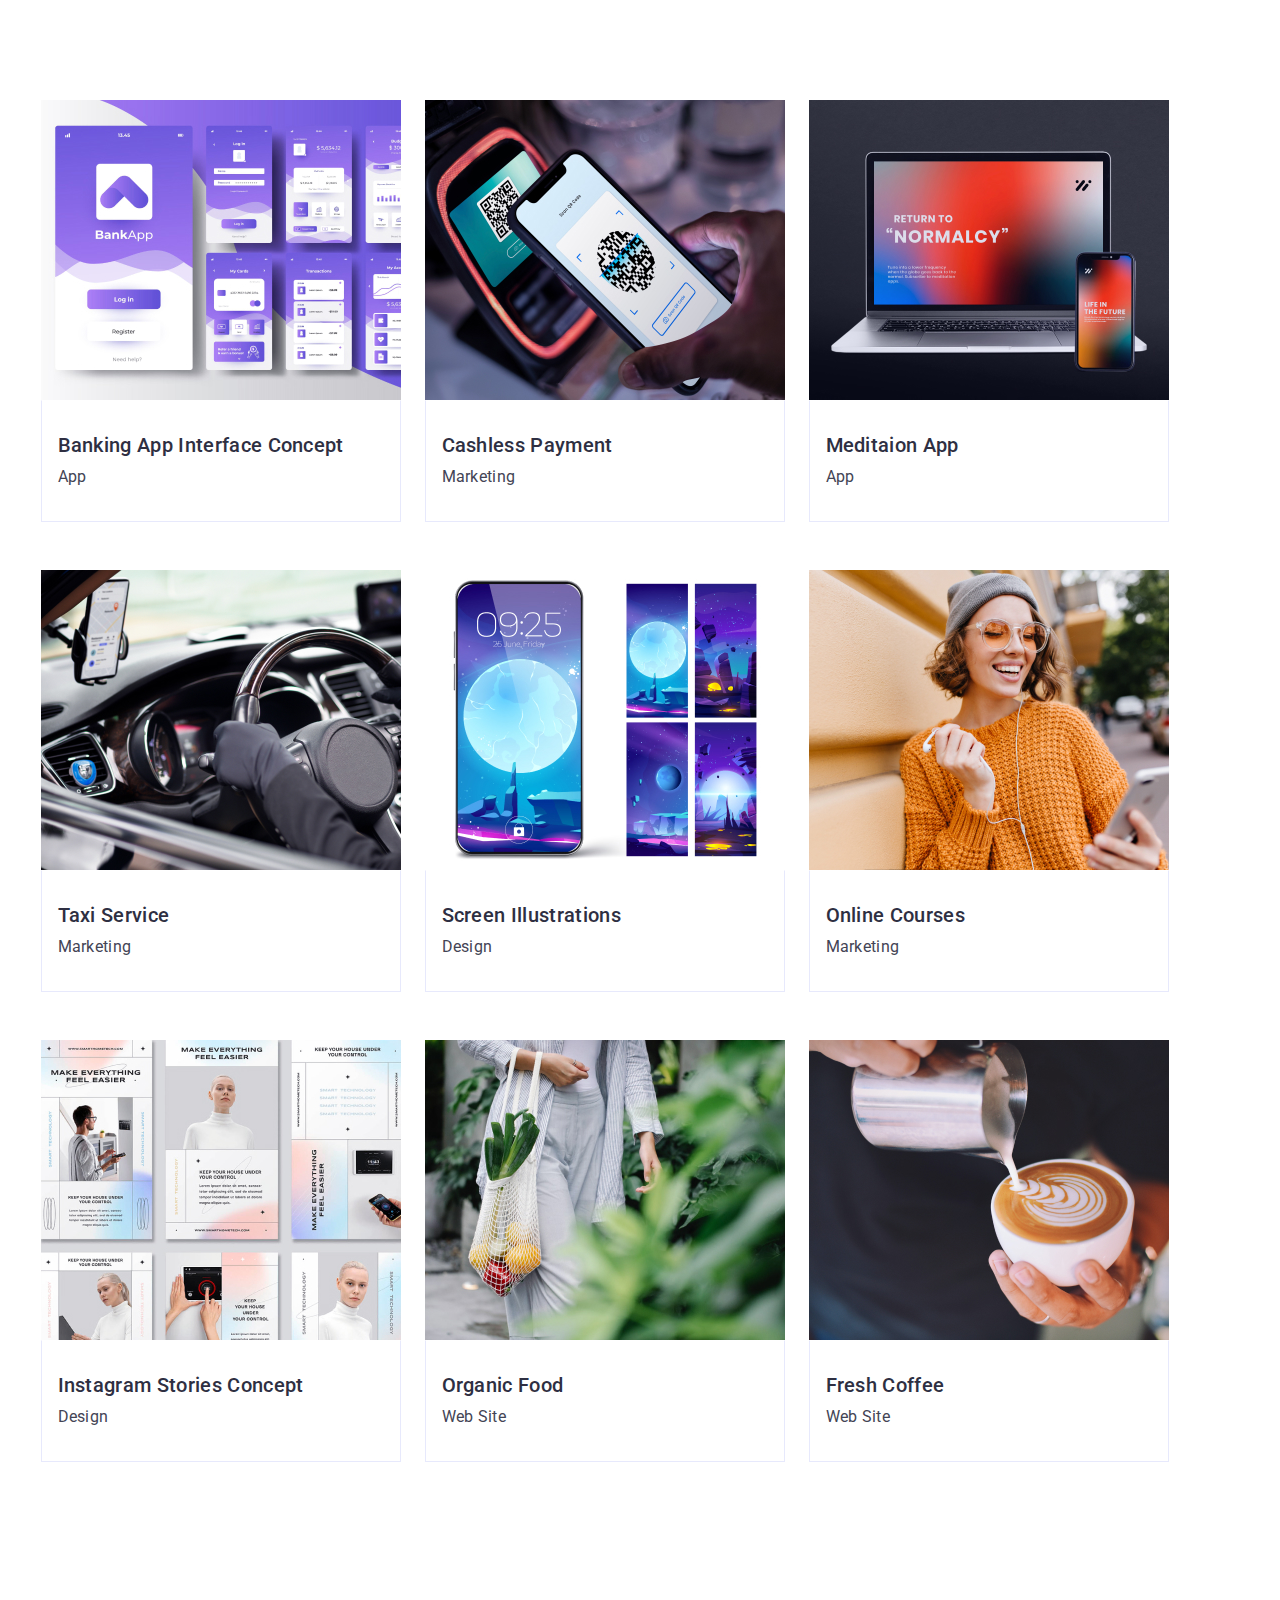
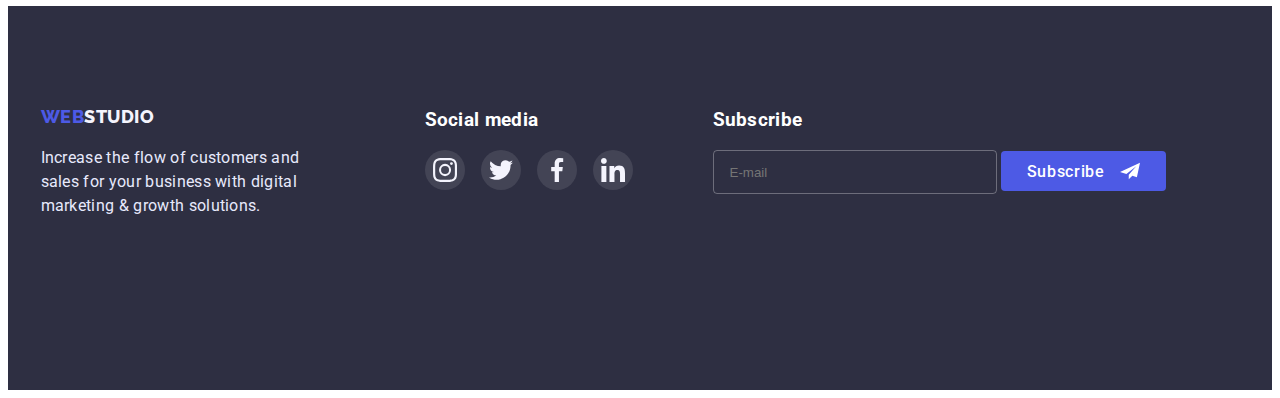
==== commit 25bcf36e: "subscribe section" ====
--- a/portfolio.html
+++ b/portfolio.html
@@ -16,11 +16,11 @@
   </head>
   <body>
   <!--хедер-->
-    <header class="header">
+   <!--  <header class="header">
       <div class="container main-nav">
-        <nav class="navigation">
+        <nav class="navigation"> -->
           <!--Navigation-->
-          <a href="./index.html" class="logo-first link">
+          <!-- <a href="./index.html" class="logo-first link">
             WEB <span class="logo-second">STUDIO</span>
           </a>
 
@@ -52,13 +52,13 @@
           </li>
         </ul>
       </div>
-    </header>
+    </header> -->
 
       <main class="portfolio-hero">
       <!--Navigation on page portfolio-->
       <section class="portfolio-navigation">
         <div class="container">
-          <h1 hidden>Portfolio all </h1>
+          <!-- <h1 hidden>Portfolio all </h1>
           <ul class="portfolio-navigation-list list">
             <li class="portfolio-navigation-item">
               <button type="button" class="portfolio-buttom">All</button>
@@ -75,7 +75,7 @@
             <li class="portfolio-navigation-item">
               <button type="button" class="portfolio-buttom">Marketing</button>
             </li>
-          </ul>
+          </ul> -->
         
           <!--Link to app-->
           <ul class="app-list list">
--- a/css/style.css
+++ b/css/style.css
@@ -16,12 +16,7 @@
     font-size: 16px;
     background-color: var(--main-color) ;
 }
-
-/*якщо є нормалайз 
-* {
-    box-sizing: border-box;
-}
-зірочку не пишемо*/
+/*якщо є нормалайз {box-sizing: border-box;}зірочку не пишемо*/
 p, h1, h2, h3, h4 {
     margin:0;
 }
@@ -30,7 +25,6 @@
     width: 100%;
     height: auto;
     max-width: 100%;
-
 }
 /*скинути крапки у списках ліст*/
 .list {
@@ -42,7 +36,6 @@
     margin: 0;
     padding-left: o;
 }
-
 
 .visually-hidden {
     position: absolute;
@@ -51,7 +44,6 @@
     margin: -1px;
     border: 0;
     padding: 0;
-
     white-space: nowrap;
     clip-path: inset(100%);
     clip: rect(0 0 0 0);
@@ -61,7 +53,13 @@
 .link {
     text-decoration: none;
 }
-
+.container {
+    /* / width: 1158px;*/ 
+    padding-left: 15px;
+    padding-right: 15px;
+    margin: 0 auto;
+}
+/*   HEADER   */
 .header {
     padding-top: 24px;
     padding-bottom: 24px;
@@ -95,8 +93,6 @@
 .navigation-item {
     margin-right: 40px;
     margin-left: auto;
-    
-   /* border: 2px solid tomato;*/
 }
 .navigation-item:last-child {
     margin-right: 0;
@@ -107,7 +103,6 @@
     color:var(--maintext-color);
     position: relative;
     transition: color 250ms cubic-bezier(0.4, 0, 0.2, 1);
-
 }
 
 .navigation-link:hover,
@@ -120,7 +115,6 @@
 }
 
 .navigation-contacts{
-   /* border: 2px solid tomato;*/
    display: flex;
    margin-right: 20px; 
 }
@@ -141,7 +135,7 @@
 .contact-adress:focus {
     color: var(--btn-navigation);
 }
-@media  screen and (min-width: 428px ) {
+/* @media  screen and (min-width: 428px ) {
     .container {
         width: 428px;
         padding-right: 15px;
@@ -156,8 +150,8 @@
     }
     .contacts {
         display:none;
-    }
-}
+    } 
+}*/
 /* фокус для таба на интерактинвные элементы)*/
 /* Main */
 /* Section hero*/
@@ -168,6 +162,30 @@
     text-align: center;
     padding-top:188px  ;
     padding-bottom: 188px; 
+    
+}
+@media screen and (min-width:420px){
+    .container {
+        /* width: 100%; */
+    }
+    .hero-main {
+        padding-top: 120px;
+    padding-left: 56px;
+    padding-right: 54px;
+    padding-bottom: 112px;
+    }
+
+    .hero-text {
+        font-size: 36px;
+    }
+}
+@media  screen and  (min-width: 768px) {
+ .container {
+    width: 768px;
+ }
+ .hero-main {
+    padding: 112px 137px;
+ }
 }
 
 .hero-text {
@@ -210,13 +228,11 @@
    /*transition-property: background-color;
     transition-duration: 250ms; 
     transition-timing-function: cubic-bezier(0.4, 0, 0.2, 1);*/ 
-    
 }
 
 .hero-buttom:hover,
 .hero-buttom:focus {
     background-color: var(--btn-navigation);
-
 }
 
 /* Section tefnology*/
@@ -257,7 +273,7 @@
 .tehnology-item:last-child {
     margin-right: 0;
 }
-@media screen and (min-width:320px) {
+ @media screen and (min-width:420px)  {
 .container {
         width: 428px;
     }
@@ -272,7 +288,7 @@
         font-size: 36px;
         text-align: center;
     }
-
+        
 }
 @media screen and (min-width: 768px) {
     .container {
@@ -297,6 +313,7 @@
         font-size: 36px;
         text-align: start;
     }
+    
 
 }
 @media screen and (min-width: 1200px){
@@ -322,7 +339,7 @@
     .tehnology-text {
         font-weight: 500;
         font-size: 20px;
-    }
+    } 
 }
 
 /* section work*/
@@ -335,7 +352,8 @@
 }
 
 .work-maintext,
- .about-maintext {
+ .about-maintext,
+ .customers-maintext {
     font-weight: 700;
     font-size: 36px;
     line-height: 1.11;
@@ -389,8 +407,8 @@
 
 .about {
     background: var(--lightgray-color);
-    padding-bottom: 120px;
-    padding-top: 120px;
+     padding-bottom: 96px;
+    padding-top: 96px;
 }
 
 .about-maintext {
@@ -398,11 +416,13 @@
 }
 
 .about-list {
-    display: flex;
+    /* display: flex; */
+   
 }
 
 .about-item {
-    margin-right: 24px;
+    /* margin-right: 24px;  */
+    margin-bottom: 72px;
     background:var(--main-color);
     text-align: center;
     border-radius: 0px 0px 4px 4px;
@@ -417,37 +437,14 @@
     font-weight: 400;
     color: var(--gray-color);
     margin-bottom: 8px;
-}
-
-/* Footer */
-
-.footer {
-    background: var(--maintext-color);
-    padding-top: 100px; 
-    padding-bottom: 100px;
-}
-
-.logo-footer-first, .logo-footer-second {
-    font-family: 'Raleway';
-    font-weight: 800;
-    font-size: 18px;
-    line-height: 1.17;
-    letter-spacing: 0.03em;
-    text-transform: uppercase;
-    color:var(--violet-color);   
-}
-
-.logo-footer-second {
-    color: var(--lightgray-color);
-}
-
-.footer-paragraph {
-    color: var(--bord-color);
-    width: 264px;
-    height: 110px;
-    margin-top: 16px;
-}
-
+    
+}
+.card {
+    padding-bottom: 32px;
+    padding-top: 32px;
+    margin: 0 auto;
+   
+}
 /*--Page portoflio--*/
 /*  Section portfolio navigation*/
 
@@ -564,24 +561,14 @@
 }
 /**flexbox**/
 
- .container {
-   /* width: 1158px;*/
-    padding-left: 15px;
-    padding-right: 15px;
-    margin: 0 auto;
- }
+ 
 
  .main-nav {
     display: flex;
     align-items: center;
     justify-content: center;
  }
- .card { 
-    padding-bottom: 32px ;
-    padding-top: 32px; 
-
- }
-
+ 
  /* Fon */
 
  .overlay{
@@ -595,8 +582,20 @@
     background-repeat: no-repeat;
     background-size: cover;
     background-position:  center;
-
- }
+}
+
+@media screen and (min-width:768px){
+    .overlay {
+            background-image: var(--linear-gradient),
+                url(../images/people-office.jpg);
+        }
+}
+@media screen and (min-width: 1200px) {
+    .overlay {
+        background-image: var(--linear-gradient),
+            url(../images/people-office.jpg);}
+}
+
 /* в єлементе до  контента. афтер после контенка*/
  .buttom::before {
     display: flex;
@@ -609,7 +608,7 @@
     cursor: pointer;
  }
  
- /*.tehnology-item::before {
+ .tehnology-item::before {
     margin-bottom: 8px;
     display: block;
     content: '';
@@ -623,7 +622,7 @@
   
     background-repeat: no-repeat;
     background-position: center;
-}*/
+}
 .icon-stategy::before {
     background-image: url(../images/antenna.svg);
 }
@@ -694,22 +693,22 @@
   .teamsoc-link:focus {
     background: var(--btn-navigation);
   }
+  /*Our team*/
+
  .customers {
-    padding-bottom: 120px;
-    padding-top: 120px;
+    padding-bottom: 96px;
+    padding-top: 96px;
  }
-
  .customers-list {
     display: flex;
+    flex-wrap: wrap;
     justify-content: center;
-    gap: 24px;
  }
 
-
-
  .customers-item {
-    width: 168px;
+    width: 190px;
     height: 88px;
+    
  }
 
  .customers-link {
@@ -745,16 +744,55 @@
     border-color: var(--btn-navigation);
     color: var(--btn-navigation);
 }
+
+/*FOOTER*/
+/* Footer */
+
+.footer {
+    background: var(--maintext-color);
+    padding-top: 100px;
+    padding-bottom: 100px;
+}
+
+.logo-footer-first,
+.logo-footer-second {
+    font-family: 'Raleway';
+    font-weight: 800;
+    font-size: 18px;
+    line-height: 1.17;
+    letter-spacing: 0.03em;
+    text-transform: uppercase;
+    color: var(--violet-color);
+}
+
+.logo-footer-second {
+    color: var(--lightgray-color);
+}
+
+.footer-paragraph {
+    display: block;
+    color: var(--bord-color);
+    margin-top: 16px;
+    width: 264px;
+    height: 72px;
+    margin-bottom: 72px;
+    margin-right: auto;
+    margin-left: auto;
+    text-align: start;
+}
 .footer-soc {
-    margin-left: 120px;
+     /* margin-left: 120px;  */
 }
 .footersoc-text{
     padding-bottom: 16px;
+    text-align: center;
 }
 .footer-logosec{
+    /* justify-content: center; */
+    text-align: center;
 }
 .footersec {
-    display: flex;
+     /* display: flex;  */
 }
 .footersoc-list {
     display: flex;
@@ -943,8 +981,7 @@
     font-size: 12px;
     letter-spacing: 0.04em;
     color: rgba(117, 117, 117, 0.5);
-    /*padding-top: 8px;
-    padding-left: 16px;*/
+    
 }
 .form-input:focus, 
 .form-input:hover{
@@ -1085,12 +1122,13 @@
 /*Subckribe секція у футері*/
 
 .subscribe {
-    margin-left: 80px;
-}
-
-.subckribe-buttom {
-    display: flex;
-    gap: 24px;
+    margin-top: 72px ;
+    /* margin-left: 80px; */
+}
+
+.subckribe-form {
+    /* display: flex; */
+    /* gap: 24px; */
 }
 
 .subscribe-text {
@@ -1102,7 +1140,9 @@
 }
 
 .subscribe-input {
-    width: 264px;
+    /* width: 264px; */
+    width: 396px;
+    height: 40px;
 
     padding-left: 16px;
     border: 1px solid rgba(255, 255, 255, 0.3);
@@ -1112,11 +1152,19 @@
 }
 
 .subscribe-icon-sp {
+    /* display: inline-block; */
     position: relative;
+    margin-left: auto;
+    margin-right: auto;
+    
+    /* align-items: center; */
+    /* justify-content: center; */
+    /* text-align: center; */
 }
 
 .subscribe-buttom {
-    display: flex;
+    display: inline-block;
+    
     font-family: inherit;
     font-weight: 500;
     font-size: 16px;
@@ -1134,6 +1182,7 @@
     padding-top: 8px;
     padding-bottom: 8px;
     padding-left: 24px;
+    padding-right: 64px;
 
     transition: background-color 250ms cubic-bezier(0.4, 0, 0.2, 1);
 }
@@ -1145,41 +1194,207 @@
 
 .subscribe-icon {
     position: absolute;
-    top: 10px;
+    top: 50%;
     right: 24px;
+    translate: 0 -50%;
 }
 /*Адаптивная верстка*/
 
-/*@media screen and (min-device-pixel-ratio: 2),
-screen and (min-resolution: 192dpi),
-screen and (min-resolution: 2ddpx) {
-   .banner {
-    background-image: url(-mobile);
-   } 
-}
-
-@media screen and (min-device-pixel-ratio: 2) and (min-widht: 1200px),
+/* @media screen and (min-device-pixel-ratio: 2) and (min-widht: 1200px),
 screen and (min-resolution: 192dpi) and (min-widht: 1200px),
 screen and (min-resolution: 2ddpx) and (min-widht: 1200px) {
     .banner {
         background-image: url(-desctop);
     }
-}*/
-/*
-@media screen and (min-width: 480px) {
+} */
+@media screen and (min-width:320px) and (max-width: 767px) {
+    
+    /*customers*/
+    
+    .customers-list {
+        display: flex;
+        flex-wrap: wrap;
+        justify-content: space-between;
+        gap: 72px 16px;
+
+    }
+    .customers-item {
+        flex-basis: calc((100% - 16px)/2);
+    }
+    /* .customers-item:nth-child(2n+2) {
+            margin-right: 0;
+        }
+    
+        .customers-item:nth-child(5) {
+                margin-bottom: 0;
+            }
+        .customers-item:nth-child(6) {
+                 margin-bottom: 0;
+            }  */
+            /*subskribe*/
+            .subscribe-buttom {
+                margin-top: 16px;
+                
+            }
+}
+
+@media screen and (min-width:320px) {
     .container {
-        background-color: #fff;
-    }
-    .text {
-        color: #2E2F42;
-    }
-}
-@media screen and (min-width: 768px) {
+        width: 420px;
+        /*width: 100%;
+        margin:0 auto;*/
+    }
+    /*our team*/
+    
+    /*customers*/ 
+    .customers {
+        padding-top: 92px;
+    } 
+    
+    .customers-item {
+        display: flex;
+        width: 168px; 
+        /* margin-right: 24px; */
+        
+        /* margin-bottom: 72px; */
+    }
+    /* .customers-item:nth-child(-2n) {
+            margin-right: 24px;
+    } */
+    /* .customers-item:nth-child(2n+2) {
+            margin-right: 0;
+        } */
+    /* .customers-item:nth-child(5) {
+            margin-bottom: 0;
+        }
+    .customers-item:nth-child(6) {
+             margin-bottom: 0;
+        } */
+        /* FOOTER*/
+
+        /*subskribe*/
+        .subscribe {
+           margin-top: 72px;
+            
+        }
+}
+
+@media screen and (min-width:768px) {
     .container {
-        background-color: #fff;
-    }
-
-    .text {
-        color: #2E2F42;
-    }
-}*/
+        width: 768px;
+    }
+
+    /*our team*/
+    .about-list {
+        display: flex;
+        margin-bottom: 0;
+        margin-right: 0;
+        column-gap: 24px;
+        row-gap: 64px;
+        flex-wrap: wrap;
+        justify-content: center;
+    }
+
+        /* FOOTER*/
+    .footersec {
+    display: flex; 
+    justify-content: center;
+    }
+    .footer-logosec {
+        text-align: start;
+
+    }
+    .footer-soc {
+        margin-left: 24px; 
+    }
+    .footer-paragraph{
+        margin-bottom: 72px;
+    }
+    /*customers*/
+    .customers {
+        display: flex;
+    }
+    .customers-list {
+        display: flex;
+        flex-wrap: wrap;
+        justify-content: center;
+        gap: 72px 24px;
+    }
+    /* .customers-item {
+        flex-basis: calc((100% - 64px)/3);
+    } */
+   /*footer*/
+   .footersec {
+       display: flex; 
+       flex-wrap: wrap;
+       justify-content: center;
+      
+   }
+   .footersoc-text {
+      
+       text-align: start;
+   }
+
+                /*subskribe*/
+    /* .subscribe{
+            display: inline-block;} */
+    .subckribe-form {
+        display: flex; 
+       gap: 24px; 
+    }
+    .subscribe-input {
+       width: 264px; }
+
+}
+
+@media screen and (min-width:1199px) {
+    .container {
+        width: 1199px;
+    }
+
+    /*our team*/
+    .about {
+        padding-top: 120px;
+        padding-bottom: 120px;
+    }
+
+    /*customers*/
+    .customers {
+        padding-bottom: 120px;
+        padding-top: 120px;
+    }
+    .customers-item {
+        width: 168px;
+        margin-right: 0;
+    } 
+     /* .customers-item:nth-child(2n+2) {
+        margin-right: 0;
+    } */
+    .customers-list {
+       gap: 24px;
+    } 
+    /* .customers-item {
+        flex-basis: calc((100% - 64px)/6);
+         } */
+    /* FOOTER*/
+    .footersec {
+        display: flex;
+        justify-content: flex-start;
+    }
+    .footer-soc {
+        margin-left: 120px;  
+    }
+     /*subskribe*/
+    .subscribe {
+         margin-left: 80px; 
+         margin-top: 0;
+    }
+    .subckribe-form {
+        display: flex; 
+         gap: 24px; 
+    }
+
+
+
+ }
+   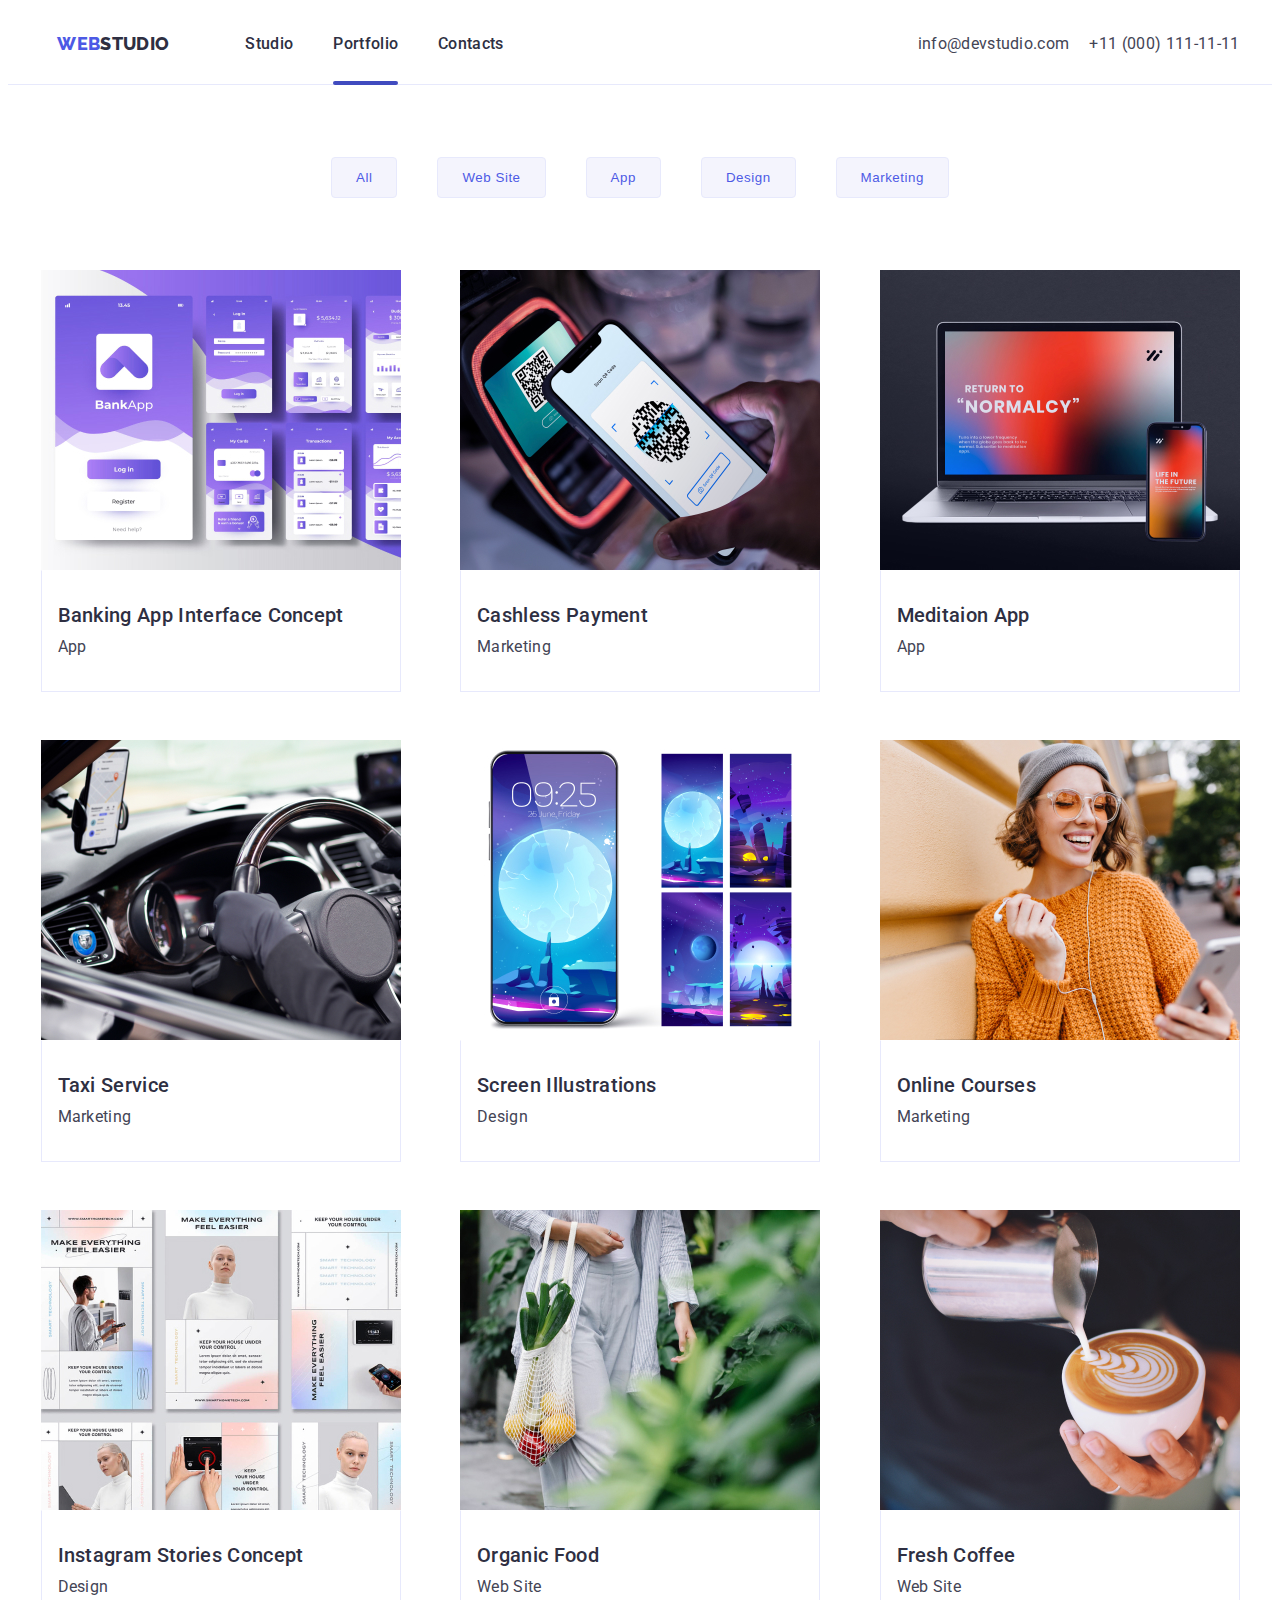
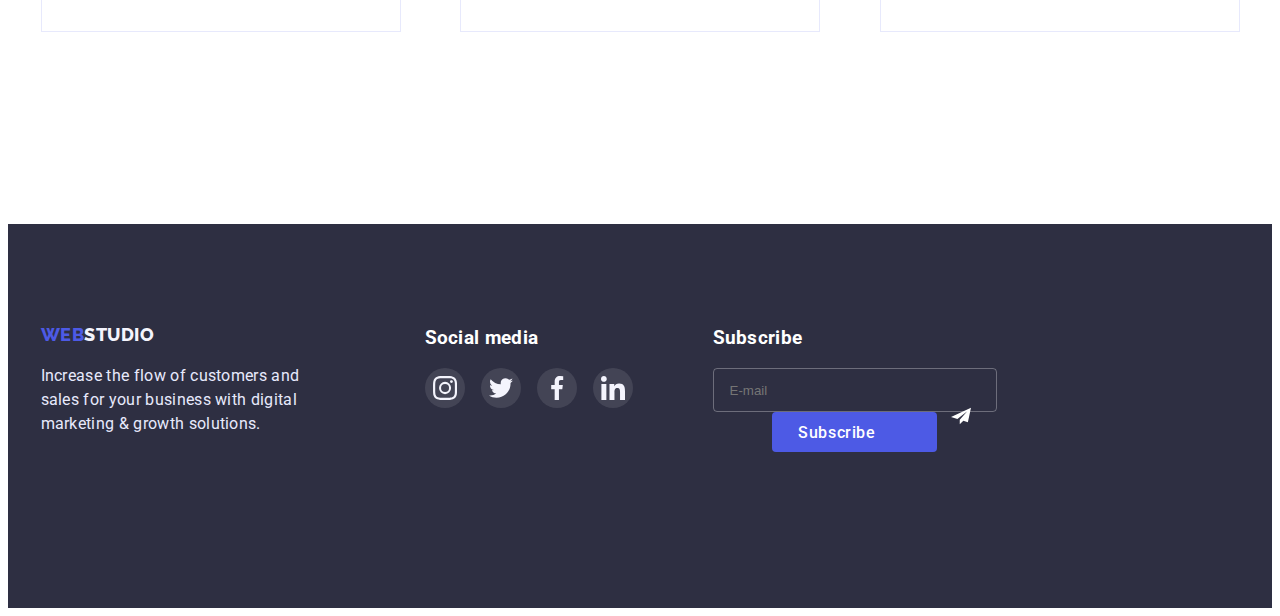
==== commit 6f1d7949: "Add portfolio page and java script" ====
--- a/portfolio.html
+++ b/portfolio.html
@@ -16,11 +16,11 @@
   </head>
   <body>
   <!--хедер-->
-   <!--  <header class="header">
+    <header class="header">
       <div class="container main-nav">
         <nav class="navigation"> -->
           <!--Navigation-->
-          <!-- <a href="./index.html" class="logo-first link">
+           <a href="./index.html" class="logo-first link">
             WEB <span class="logo-second">STUDIO</span>
           </a>
 
@@ -51,14 +51,93 @@
             >
           </li>
         </ul>
+        <div class="burger">
+          <button type="button" class="menu-open" data-menu-open>
+            <svg class="menu-open-icon" width="32" height="22">
+              <use href="./images/icons.svg#icon-hamburger"></use>
+            </svg>
+          </button>
+        </div>
+
+        <div class="mob-menu is-hidden" data-menu>
+          <div class="container-mob">
+          <div class="mob-menu-top">
+            <button class="menu-close" data-menu-close>
+              <svg class="menu-close-icon" width="8" height="8">
+                <use href="./images/icons.svg#icon-close"></use>
+              </svg>
+            </button>
+          <nav class="nav-burger">
+            <ul class="mob-list list">
+              <li class="mob-item">
+                <a href="./index.html" class="mob-link link ">Studio</a>
+              </li>
+              <li class="mob-item">
+                <a href="./portfolio.html" class="mob-link link">Portfolio</a>
+              </li>
+              <li class="mob-item">
+                <a href="" class="mob-link link">Contacts</a>
+              </li>
+            </ul>
+          </nav>
+          
+          </div>
+            
+          <div class="mob-menu-buttom">
+            <ul class="mob-contacts list">
+            <li class="mob-contacts-tel">
+              <a href="tel:+11000111-11-11" class="mob-contact-tel-link link"
+                >+11 (000) 111-11-11</a
+              >
+            </li>
+            <li class="mob-contacts-adress">
+              <a
+                href="mailto:info@devstudio.com"
+                class="mob-contact-adress-link link"
+                >info@devstudio.com</a
+              >
+            </li>
+          </ul>
+          <ul class="mob-soc-list list">
+            <li class="mob-soc-item">
+              <a href="" class="mob-soc-link link">
+                <svg class="teamsoc-icon" width="16" height="16">
+                  <use href="./images/icons.svg#icon-instagram"></use>
+                </svg>
+              </a>
+            </li>
+            <li class="mob-soc-item">
+              <a href="" class="mob-soc-link link">
+                <svg class="teamsoc-icon" width="16" height="16">
+                  <use href="./images/icons.svg#icon-twitter"></use>
+                </svg>
+              </a>
+            </li>
+            <li class="mob-soc-item">
+              <a href="" class="mob-soc-link link">
+                <svg class="teamsoc-icon" width="16" height="16">
+                  <use href="./images/icons.svg#icon-facebook"></use>
+                </svg>
+              </a>
+            </li>
+            <li class="mob-soc-item">
+              <a href="" class="mob-soc-link link">
+                <svg class="teamsoc-icon" width="16" height="16">
+                  <use href="./images/icons.svg#icon-linkedin"></use>
+                </svg>
+              </a>
+            </li>
+          </ul>
+          </div>
       </div>
-    </header> -->
+    </header>
 
       <main class="portfolio-hero">
       <!--Navigation on page portfolio-->
       <section class="portfolio-navigation">
         <div class="container">
-          <!-- <h1 hidden>Portfolio all </h1>
+         <h1 hidden>Portfolio all </h1>
+          
           <ul class="portfolio-navigation-list list">
             <li class="portfolio-navigation-item">
               <button type="button" class="portfolio-buttom">All</button>
@@ -75,7 +154,7 @@
             <li class="portfolio-navigation-item">
               <button type="button" class="portfolio-buttom">Marketing</button>
             </li>
-          </ul> -->
+          </ul> 
         
           <!--Link to app-->
           <ul class="app-list list">
@@ -260,6 +339,7 @@
         </div>
       </div>
     </footer>
+    <script src="./js/menu.js"></script>
   </body>
   </body>
 </html>
--- a/css/style.css
+++ b/css/style.css
@@ -54,7 +54,7 @@
     text-decoration: none;
 }
 .container {
-    /* / width: 1158px;*/ 
+    /* / width: 1158px;  */
     padding-left: 15px;
     padding-right: 15px;
     margin: 0 auto;
@@ -65,9 +65,14 @@
     padding-bottom: 24px;
     border-bottom: 1px solid var(--bord-color);
 }
-
+.main-nav {
+    display: flex;
+    align-items: center;
+    justify-content: center;
+}
 .navigation {
     display: flex; 
+    justify-content: space-between;
  }
 
 .logo-first, .logo-second {
@@ -86,8 +91,8 @@
 
 .navigation-list { 
     display: flex ;
-    margin-left: 76px;
-    margin-right: 332px;
+    /* margin-left: 76px;
+    margin-right: 332px; */
 }
 
 .navigation-item {
@@ -99,6 +104,7 @@
 }
 .navigation-link {
     display: block;
+    
     font-weight: 500;
     color:var(--maintext-color);
     position: relative;
@@ -111,7 +117,8 @@
 }
 
 .contacts {    
-    display: flex;
+    /* display: flex; */
+    margin-left: auto;
 }
 
 .navigation-contacts{
@@ -124,6 +131,7 @@
  .contact-adress {
     font-style: normal;
     font-weight: 400;
+    font-size: 12px;
     color: var(--gray-color); 
     transition: color 250ms cubic-bezier(0.4, 0, 0.2, 1);
 }
@@ -135,73 +143,36 @@
 .contact-adress:focus {
     color: var(--btn-navigation);
 }
-/* @media  screen and (min-width: 428px ) {
-    .container {
-        width: 428px;
-        padding-right: 15px;
-        padding-left: 15px;
-       
-    }
-    
-}
-@media screen and (max-width: 767px){
-    .navigation-list {
-        display: none;
-    }
-    .contacts {
-        display:none;
-    } 
-}*/
+
 /* фокус для таба на интерактинвные элементы)*/
-/* Main */
 /* Section hero*/
-/*.hero {}*/
 
 .hero-main{ 
     background: var(--maintext-color);
+    /* text-align: center;
+    padding-top:188px  ;
+    padding-bottom: 188px;  */
+    padding-right: 42px;
+    padding-left: 42px;
     text-align: center;
-    padding-top:188px  ;
-    padding-bottom: 188px; 
-    
-}
-@media screen and (min-width:420px){
-    .container {
-        /* width: 100%; */
-    }
-    .hero-main {
-        padding-top: 120px;
-    padding-left: 56px;
-    padding-right: 54px;
+    padding-top: 112px;
     padding-bottom: 112px;
-    }
-
-    .hero-text {
-        font-size: 36px;
-    }
-}
-@media  screen and  (min-width: 768px) {
- .container {
-    width: 768px;
- }
- .hero-main {
-    padding: 112px 137px;
- }
 }
 
 .hero-text {
     font-weight: 700;
-    font-size: 56px;
+    /* font-size: 56px; */
+    font-size: 36px;
     line-height: 1.07;
-
+    /* width: 318px; */
     margin-top: 0;
-    margin-bottom: 48px;
-    padding-right: 317px;
-    padding-left: 317px;
-
-    text-align: center;
+    margin-bottom: 72px;
+    /* margin-bottom: 48px; */
+    /* padding-right: 317px;
+    padding-left: 317px; */
+    text-align: start;
     justify-content: center;
     color: var(--main-color);
-   
 }
 
 .hero-buttom {
@@ -235,10 +206,11 @@
     background-color: var(--btn-navigation);
 }
 
-/* Section tefnology*/
+/* Section tehnology*/
 
 .tehnology {
-    padding-top: 120px;
+    padding-top: 96px;
+    padding-bottom: 96px;
 }
 
 .tehhology-maintext {
@@ -253,7 +225,6 @@
     margin-bottom: 8px;
 }
 .tehnology-text {
-     
 }
 
 .tehnology-paragraph {
@@ -268,84 +239,15 @@
 .tehnology-item {
     /*margin-right: 24px; 
     width: 264px; */
-    padding-top: 72px;
+    /* padding-top: 72px; */
 }
 .tehnology-item:last-child {
     margin-right: 0;
 }
- @media screen and (min-width:420px)  {
-.container {
-        width: 428px;
-    }
-    .tehnology {
-        margin: 0 auto;
-    }
-        
-    .tehnology-item {
-    }
-    .tehnology-text {
-        font-weight: 700;
-        font-size: 36px;
-        text-align: center;
-    }
-        
-}
-@media screen and (min-width: 768px) {
-    .container {
-        width: 767px;
-    }
-    .tehnology {
-        width: 768px;
-        margin: 0 auto;
-    }
-    .tehnology-list {
-        display: flex;
-        flex-wrap: wrap;
-        margin: ;
-    }
-    .tehnology-item {
-       width: calc((100% - 2 * 10px) / 2 );
-       margin: 5px;
-    }
-
-    .tehnology-text {
-        font-weight: 700;
-        font-size: 36px;
-        text-align: start;
-    }
-    
-
-}
-@media screen and (min-width: 1200px){
-    .container {
-        width: 1199px;
-    }
-    .tehnology {
-        width: 1199px;
-        margin: 0 auto;
-    }
-    .texnology-list {
-        display: flex;
-        
-    }
-    .tehnology-item {
-        width: 264px;
-        margin-right: 24px;
-    }
-    .tehnology-item:last-child {
-        margin-right: 0;
-    }
-    
-    .tehnology-text {
-        font-weight: 500;
-        font-size: 20px;
-    } 
-}
-
 /* section work*/
 
 .work {
-    padding-top: 120px;
+    /* padding-top: 120px; */
     padding-bottom: 120px;
     /*padding-top: 100px;
     padding-bottom: 100px;*/
@@ -372,43 +274,13 @@
 .work-item {
     height: 100%;
 }
-/* @media screen and (min-widht: 428px) {
-    .container {
-        width: 428px;
-    }
-    
-}
-@media screen and (min-width: 768px) {
-    .container {
-        width: 768px;
-        
-    }
-    .work-item {
-        width: calc((100%-30px) / 2)
-    }
-}
-
-@media screen and (min-width: 1200px){
-    .work {
-        padding-top: 120px;
-        padding-bottom: 120px;
-    }
-    .container {
-        width: 1200px;
-    }
-    .work-item{
-        width: calc((100%-30px) /2);
-    }
-} */
-
 /*.work-link {}*/
-
 /*section our team - about*/
 
 .about {
     background: var(--lightgray-color);
-     padding-bottom: 96px;
     padding-top: 96px;
+    padding-bottom: 128px;
 }
 
 .about-maintext {
@@ -421,8 +293,6 @@
 }
 
 .about-item {
-    /* margin-right: 24px;  */
-    margin-bottom: 72px;
     background:var(--main-color);
     text-align: center;
     border-radius: 0px 0px 4px 4px;
@@ -451,16 +321,20 @@
 /*.portfolio-hero {}*/
 
 .portfolio-navigation {
-    padding-bottom: 72px;
-    padding-top: 92px;
+    /* padding-bottom: 72px;
+    padding-top: 92px; */
+    
 }
 
 .portfolio-navigation-list {
     display: flex;
+    flex-wrap: wrap;
+    gap: 24px;
+    column-gap: 16px;
     margin-bottom: 72px;
-    align-items: center;
-    text-align: center;  
-    justify-content: center;  
+    /* align-items: center;
+    text-align: center;   */
+    
 }
 
 .portfolio-navigation-item:last-child {
@@ -521,9 +395,8 @@
     border-top-color: transparent;
 }
 .app-item {
-    
+    /* width: calc((100% - 2*24px) / 3); */
     width: 360px;
-    margin-right: 24px;
     margin-bottom: 48px ;
     transition: box-shadow 250ms cubic-bezier(0.4, 0, 0.2, 1);
 }
@@ -533,13 +406,6 @@
 .app-item:hover,
 .app-item:focus {
     box-shadow: 0px 1px 6px rgba(46, 47, 66, 0.08), 0px 1px 1px rgba(46, 47, 66, 0.16), 0px 2px 1px rgba(46, 47, 66, 0.08);
-}
-/*.app-item:ntn-child(7,8,9) {
-    padding-bottom:120px;
-}*/
-
-.app-link { 
-    
 }
 
 .app-maintext {
@@ -549,8 +415,7 @@
     color: var(--maintext-color);
     margin-bottom: 8px;
     padding-top: 32px;
-    padding-left: 16px;
-       
+    padding-left: 16px; 
 }
 
 .app-paragraph {
@@ -559,50 +424,24 @@
     margin-bottom: 32px;
     padding-left: 16px;
 }
-/**flexbox**/
-
- 
-
- .main-nav {
-    display: flex;
-    align-items: center;
-    justify-content: center;
- }
- 
  /* Fon */
 
  .overlay{
     max-width: 1440px;
     margin-right: auto;
     margin-left: auto;
-    
     background-image:var(--linear-gradient),
-     url(../images/people-office.jpg);
+     url(../images/hero-bg-mob-1x.jpg);
     background-color: var(--maintext-color);
     background-repeat: no-repeat;
     background-size: cover;
     background-position:  center;
 }
 
-@media screen and (min-width:768px){
-    .overlay {
-            background-image: var(--linear-gradient),
-                url(../images/people-office.jpg);
-        }
-}
-@media screen and (min-width: 1200px) {
-    .overlay {
-        background-image: var(--linear-gradient),
-            url(../images/people-office.jpg);}
-}
-
 /* в єлементе до  контента. афтер после контенка*/
  .buttom::before {
     display: flex;
     content: '';
-   /* width: ;
-    height: ;
-    background-color: ;*/
     background-size: contain;
     margin-right: 10px;
     cursor: pointer;
@@ -666,13 +505,16 @@
   }
   .teamsoc-item {
     height: 40px;
+    
     width: 40px;
+    /* width: calc((100% - 96px) / 4); */
   }
   /*.teamsoc-item:last-child {
     margin-right: 0;*/
   
   .teamsoc-link {
     display: flex;
+    
     width: 100%;
     height: 100%;
     background-color: var(--violet-color);
@@ -682,7 +524,6 @@
     justify-content: center;
     align-items: center;
     transition: background-color 250ms cubic-bezier(0.4, 0, 0.2, 1);
-   
   }
 
   .teamsoc-icon {
@@ -708,7 +549,6 @@
  .customers-item {
     width: 190px;
     height: 88px;
-    
  }
 
  .customers-link {
@@ -746,8 +586,6 @@
 }
 
 /*FOOTER*/
-/* Footer */
-
 .footer {
     background: var(--maintext-color);
     padding-top: 100px;
@@ -780,20 +618,17 @@
     margin-left: auto;
     text-align: start;
 }
-.footer-soc {
-     /* margin-left: 120px;  */
-}
+/* .footer-soc {
+} */
 .footersoc-text{
     padding-bottom: 16px;
     text-align: center;
 }
 .footer-logosec{
-    /* justify-content: center; */
     text-align: center;
 }
-.footersec {
-     /* display: flex;  */
-}
+/* .footersec {
+} */
 .footersoc-list {
     display: flex;
     justify-content: center;
@@ -844,11 +679,11 @@
 
 .modal {
     position: absolute ;
-    top: 88px;
-    left: 516px;
-    /*top: 50%;
+    /* top: 88px;
+    left: 516px; */
+    top: 50%;
     left: 50%;
-    transform: translate(-50%, -50%);*/
+    transform: translate(-50%, -50%);
 
     width: 408px;
     min-height: 576px;
@@ -858,7 +693,7 @@
     background: #FCFCFC;
     box-shadow: 0px 1px 1px rgba(0, 0, 0, 0.14), 0px 1px 3px rgba(0, 0, 0, 0.12),
     0px 2px 1px rgba(0, 0, 0, 0.2);
-    transform:  scale(1);
+    /* transform:  scale(1); */
     transition: transform 250ms linear;
 }
 .modal-close { 
@@ -895,20 +730,20 @@
 }
 .backdrop.is-hidden .modal {
     transform:   scale(0) ;
-     
 }
 /* scale(0)*/
 /* елемент відповідає за полоску під навігацією*/
-.current::after
+.current::before
  {
     position: absolute;
     content: '';
+    bottom: 0;
     background: var(--btn-navigation);
     border-radius: 2px;
     width: 100%;
     height: 4px;
-    top: 45px;
-    left: 0;
+    top: 49px;
+    left: 0; 
 }
 
 .app-wrap {
@@ -981,7 +816,6 @@
     font-size: 12px;
     letter-spacing: 0.04em;
     color: rgba(117, 117, 117, 0.5);
-    
 }
 .form-input:focus, 
 .form-input:hover{
@@ -1081,17 +915,15 @@
     background-color: #404BBF;
 }
 
-
 .form-privacy {
     margin-bottom: 24px;
 }
-.input-check {
-}
+/* .input-check {
+} */
 
 .privat-policy {
     color: var(--btn-navigation);
     margin-left: 4px;
-
 }
 .check-text {
     font-weight: 400;
@@ -1111,8 +943,8 @@
     justify-content: center;
     fill: transparent;
 }
-.check-icon {
-}
+/* .check-icon {
+} */
 .input-check:checked+.check-text span {
     background-color: #404BBF;
     border: none;
@@ -1123,13 +955,10 @@
 
 .subscribe {
     margin-top: 72px ;
-    /* margin-left: 80px; */
-}
-
-.subckribe-form {
-    /* display: flex; */
-    /* gap: 24px; */
-}
+}
+
+/* .subckribe-form {
+} */
 
 .subscribe-text {
     text-align: center;
@@ -1140,10 +969,8 @@
 }
 
 .subscribe-input {
-    /* width: 264px; */
-    width: 396px;
+    width: 100%;
     height: 40px;
-
     padding-left: 16px;
     border: 1px solid rgba(255, 255, 255, 0.3);
     border-radius: 4px;
@@ -1152,25 +979,21 @@
 }
 
 .subscribe-icon-sp {
-    /* display: inline-block; */
     position: relative;
     margin-left: auto;
     margin-right: auto;
-    
-    /* align-items: center; */
-    /* justify-content: center; */
-    /* text-align: center; */
 }
 
 .subscribe-buttom {
-    display: inline-block;
-    
+   display: block;
+    position: relative;
     font-family: inherit;
     font-weight: 500;
     font-size: 16px;
     color: var(--main-color);
     letter-spacing: 0.04em;
-
+    margin-left: auto;
+    margin-right: auto;
     width: 165px;
     height: 40px;
 
@@ -1183,7 +1006,7 @@
     padding-bottom: 8px;
     padding-left: 24px;
     padding-right: 64px;
-
+    
     transition: background-color 250ms cubic-bezier(0.4, 0, 0.2, 1);
 }
 
@@ -1198,6 +1021,145 @@
     right: 24px;
     translate: 0 -50%;
 }
+
+/*mobile menu*/
+
+.burger {
+    display: block;
+    margin-left: auto;
+}
+.menu-open {
+    width: 32px;
+    height: 22px;
+    border: none;
+    background-color: transparent;
+}
+.menu-open-icon{
+    stroke: var(--maintext-color);
+}
+.container-mob {
+    max-width: 428px;
+    margin: 0 auto;
+    height: 796px;
+}
+.mob-menu {
+    position: fixed;
+    z-index: 1;
+    top: 0;
+    width: 100vw;
+    height: 100vh;
+    background-color: #fff;
+    padding: 40px;
+}
+.menu-close {
+    display: flex;
+    align-items: center;
+    justify-content: center;
+    margin-left: auto;
+    width: 24px;
+    height: 24px;
+    border-radius: 50%;
+    border: 1px solid rgba(0, 0, 0, 0.1);
+    background-color: #E7E9FC;
+    margin-bottom: 16px;
+    transition: background-color 250ms cubic-bezier(0.4, 0, 0.2, 1);
+}
+.menu-close:hover,
+.menu-close:focus {
+    fill: #FFFFFF;
+    background-color: #404BBF;
+}
+/* .menu-close-icon {
+} */
+.mob-menu > .container-mob {
+    height: 100%;
+    display: flex;
+    flex-direction: column;
+    justify-content: space-between;
+    overflow: auto;
+}
+
+.mob-list {
+    margin-bottom: 60px;
+}
+.mob-item:not(:last-child) {
+    margin-bottom: 40px;
+}
+.mob-link {
+    display: block;
+    font-weight: 700;
+    font-size: 36px;
+    line-height:1.1;
+    letter-spacing: 0.02em;
+    color: #434455;
+    position: relative;
+    transition: color 250ms cubic-bezier(0.4, 0, 0.2, 1);
+}
+.mob-link:hover,
+.mob-link:focus {
+    color: #404BBF;
+}
+/* .mob-burger-contacts {
+}
+.mob-contacts-tel {
+} */
+.mob-contact-tel-link{
+    display: inline-block;
+    font-weight: 600;
+    font-size: 36px;
+    line-height: 1.1;
+    line-height: 1.2em;
+    color: #434455;
+    margin-bottom:40px ;
+    transition: color 250ms cubic-bezier(0.4, 0, 0.2, 1);
+}
+.mob-contact-tel-link:focus,
+.mob-contact-tel-link:hover {
+    color: #4D5AE5;
+}
+
+
+.mob-contacts {
+    margin-bottom: 48px;
+}
+.mob-contact-adress-link{
+    font-weight: 500;
+    font-size: 20px;
+    line-height: 24px;
+    letter-spacing: 0.02em;
+    color: #434455;
+}
+.mob-contact-adress-link:hover,
+.mob-contact-adress-link:focus {
+    color:#4D5AE5;
+}
+.mob-soc-list {
+    display: flex;
+   
+}
+.mob-soc-item{
+    height: 40px;
+    width: 40px;
+}
+.mob-soc-item:not(:last-child){
+    margin-right: 56px;
+}
+.mob-soc-link {
+    display: flex;
+    width: 100%;
+    height: 100%;
+    background-color: var(--violet-color);
+    background-repeat: no-repeat;
+    background-position: center;
+    border-radius: 50%;
+    justify-content: center;
+    align-items: center;
+    transition: background-color 250ms cubic-bezier(0.4, 0, 0.2, 1);
+}
+.mob-soc-link:hover,
+.mob-soc-link:focus{
+    background: var(--btn-navigation);
+}
 /*Адаптивная верстка*/
 
 /* @media screen and (min-device-pixel-ratio: 2) and (min-widht: 1200px),
@@ -1207,7 +1169,39 @@
         background-image: url(-desctop);
     }
 } */
+@media screen  and (max-width: 1199px){
+    .work {
+        display: none;
+    }
+    /*tehnology*/
+    .tehnology-item::before {
+        display: none;
+    }
+    .tehnology-text {
+        font-weight: 700;
+        font-size: 36px;
+        text-align: center;
+    }
+}
 @media screen and (min-width:320px) and (max-width: 767px) {
+    /*header*/
+     .navigation-list {
+        display: none;
+    }
+    .contacts {
+        display: none;
+    }
+
+    /*hero*/
+    
+    /*tehnology*/
+   
+    .tehnology-item {
+        margin-bottom: 72px;
+    }
+    .tehnology-item:last-child{
+        margin-bottom: 0px;
+    }
     
     /*customers*/
     
@@ -1216,35 +1210,56 @@
         flex-wrap: wrap;
         justify-content: space-between;
         gap: 72px 16px;
-
     }
     .customers-item {
-        flex-basis: calc((100% - 16px)/2);
-    }
-    /* .customers-item:nth-child(2n+2) {
-            margin-right: 0;
-        }
-    
-        .customers-item:nth-child(5) {
-                margin-bottom: 0;
-            }
-        .customers-item:nth-child(6) {
-                 margin-bottom: 0;
-            }  */
-            /*subskribe*/
-            .subscribe-buttom {
-                margin-top: 16px;
-                
-            }
-}
-
-@media screen and (min-width:320px) {
+        flex-basis: calc((100% - 16px) / 2);
+    }
+    /*about*/
+    .about-item {
+        margin-bottom: 72px;
+    }
+    .about-item:last-child {
+        margin-bottom: 0px;
+    }
+
+    /*subskribe*/
+    .subscribe-buttom {
+        margin-top: 16px;
+    }
+    .subskribe {
+        margin-top: 72px;
+    }
+    /*PORTFOLIO*/
+    .portfolio-navigation{
+        padding-bottom: 48px;
+    }
+    .app-item:last-child {
+        margin-bottom: 0px;
+    }
+       
+}
+
+@media screen and (min-width:480px) {
     .container {
-        width: 420px;
+        width: 428px;
         /*width: 100%;
         margin:0 auto;*/
     }
+    /*hero*/
+    .hero-text {
+        font-size: 36px;
+        padding-left: 36px;
+        padding-right: 34px;
+    }
+   
     /*our team*/
+    .about > .container {
+        width: 294px;
+    }
+    /*tehnology*/
+    .tehnology {
+        padding-bottom: 96px;
+    }
     
     /*customers*/ 
     .customers {
@@ -1253,30 +1268,27 @@
     
     .customers-item {
         display: flex;
-        width: 168px; 
-        /* margin-right: 24px; */
-        
-        /* margin-bottom: 72px; */
-    }
-    /* .customers-item:nth-child(-2n) {
-            margin-right: 24px;
-    } */
-    /* .customers-item:nth-child(2n+2) {
-            margin-right: 0;
-        } */
-    /* .customers-item:nth-child(5) {
-            margin-bottom: 0;
+    }
+   
+    /* FOOTER*/
+
+    /*subskribe*/
+    
+    /*Portfolio*/
+    .portfolio-navigation {
+        padding-top: 48px;
+        padding-bottom: 48px;
+    }
+    /*images*/
+    @media (min-device-pixel-ratio: 2),
+    (min-resolution: 192dpi),
+    (min-resolution: 2dppx) {
+    .overlay {
+        background-image: var(--linear-gradient),
+        url(../images/hero-bg-mob-2x.jpg);
         }
-    .customers-item:nth-child(6) {
-             margin-bottom: 0;
-        } */
-        /* FOOTER*/
-
-        /*subskribe*/
-        .subscribe {
-           margin-top: 72px;
-            
-        }
+    }
+    
 }
 
 @media screen and (min-width:768px) {
@@ -1284,11 +1296,62 @@
         width: 768px;
     }
 
+    /*header*/
+    .header {
+        padding-bottom: 10px;
+    }
+    
+    .navigation-list {
+        margin-left: 123px;
+        margin-right: 118px;
+    }
+    .current::before {
+        top: 37px;
+    }
+    /*hero*/
+    .hero-main {
+        padding-bottom: 108px;
+    }
+    .hero-text {
+        font-size: 56px;
+        margin-bottom: 40px;
+        text-align: center;
+        padding-left: 121px;
+        padding-right: 121px;
+    }
+    /*tehnology*/
+    .tehnology{
+        padding-bottom: 96px ;
+    }
+    .tehnology-list {
+        display: flex;
+        flex-wrap: wrap;
+        gap: 24px;
+        row-gap: 72px;
+    }
+    
+    .tehnology-item {
+        width: calc((100% - 2 * 12px) / 2);
+    }
+    
+    .tehnology-text {
+        font-weight: 700;
+        font-size: 36px;
+        text-align: start;
+    }
+
     /*our team*/
+    .about > .container {
+        width: 584px;   
+    }
+    .about {
+        padding-bottom: 104px;
+    }
+    .about-item {
+        width: calc((100% - 24px) / 2);
+    }
     .about-list {
         display: flex;
-        margin-bottom: 0;
-        margin-right: 0;
         column-gap: 24px;
         row-gap: 64px;
         flex-wrap: wrap;
@@ -1311,18 +1374,20 @@
         margin-bottom: 72px;
     }
     /*customers*/
+    .customers > .container {
+        width: 584px;
+    }
     .customers {
         display: flex;
     }
     .customers-list {
-        display: flex;
         flex-wrap: wrap;
         justify-content: center;
         gap: 72px 24px;
     }
-    /* .customers-item {
-        flex-basis: calc((100% - 64px)/3);
-    } */
+    .customers-item {
+        flex-basis: calc((100% - 48px) / 3);
+    }
    /*footer*/
    .footersec {
        display: flex; 
@@ -1331,51 +1396,141 @@
       
    }
    .footersoc-text {
-      
        text-align: start;
    }
 
-                /*subskribe*/
-    /* .subscribe{
-            display: inline-block;} */
+    /*subskribe*/
     .subckribe-form {
         display: flex; 
-       gap: 24px; 
+        gap: 24px; 
+       
     }
     .subscribe-input {
-       width: 264px; }
-
+       width: 264px; 
+    }
+       
+    /* portfolio*/
+    .portfolio-navigation {
+        padding-top: 64px;
+        padding-bottom: 96px;
+    }
+         .portfolio-navigation-list {
+             display: flex;
+             flex-wrap: unset;
+             justify-content: center;
+             align-items: center;
+         }
+    .app-list {
+        justify-content: space-between;
+        flex-wrap: wrap;
+    }
+    .app-item {
+        width: 356px; 
+    }
+    /*image*/
+    .overlay {
+             background-image: var(--linear-gradient),
+                 url(../images/hero-bg-tab-1px.jpg);
+         }
+    @media (min-device-pixel-ratio: 2),
+    (min-resolution: 192dpi),
+    (min-resolution: 2dppx) {
+    .overlay {
+        background-image: var(--linear-gradient),
+        url(../images/hero-bg-tab-2x.jpg);
+        }
+    }
+    /*mobile-menu-burger*/
+    .burger {
+        display: none;
+    }
+    
+    .mob-menu {
+        display: none;
+    }
+   
 }
 
 @media screen and (min-width:1199px) {
     .container {
         width: 1199px;
+    }
+    /*header*/
+     .header {
+        padding-bottom: 28px;
+    }
+    .contacts {
+        display: flex;
+    }
+    .contact-adress {
+        font-size: 16px;
+    }
+    
+    .navigation-list {
+        margin-left: 76px;
+        margin-right: 332px;
+    }
+    .current::before {
+        top: 49px;
+    }
+    
+   
+    /*hero*/
+    .hero-main {
+        text-align: center;
+        padding-top:188px  ;
+        padding-bottom: 188px; 
+    }
+    .hero-text { 
+        margin-bottom: 48px;
+        padding-right: 317px;
+        padding-left: 317px;
+    } 
+    /*tehnology*/
+    .tehnology {
+        padding-top: 120px;
+        padding-bottom: 120px;
+    }
+    
+    .texnology-list {
+        display: flex;
+    }
+    
+    .tehnology-item {
+        width: calc((100% - 6 * 12px) / 4);
+    }
+    
+    .tehnology-text {
+        font-weight: 500;
+        font-size: 20px;
     }
 
     /*our team*/
     .about {
         padding-top: 120px;
         padding-bottom: 120px;
+        
+    }
+    .about > .container {
+        width: 1199px;
+    }
+    
+    .about-item {
+        width: calc((100% - 72px) / 4);
     }
 
     /*customers*/
+    .customers >.container {
+        width: 1199px;
+    }
     .customers {
         padding-bottom: 120px;
         padding-top: 120px;
     }
     .customers-item {
-        width: 168px;
-        margin-right: 0;
+       flex-basis: calc((100% - 120px) / 6); 
     } 
-     /* .customers-item:nth-child(2n+2) {
-        margin-right: 0;
-    } */
-    .customers-list {
-       gap: 24px;
-    } 
-    /* .customers-item {
-        flex-basis: calc((100% - 64px)/6);
-         } */
+    
     /* FOOTER*/
     .footersec {
         display: flex;
@@ -1386,15 +1541,40 @@
     }
      /*subskribe*/
     .subscribe {
-         margin-left: 80px; 
-         margin-top: 0;
+        margin-left: 80px; 
+        margin-top: 0;
     }
     .subckribe-form {
         display: flex; 
-         gap: 24px; 
-    }
-
-
+        gap: 24px; 
+    }
+
+/*portfolio*/
+    .portfolio-navigation {
+        padding-top: 72px;
+        padding-bottom: 120px;
+    }
+   
+    .app-item {
+        width: 360px;
+    }
+    /*image*/
+    .overlay {
+        background-image: var(--linear-gradient),
+        url(../images/hero-bg-desktop-1x.jpg);
+    }
+    @media (min-device-pixel-ratio: 2),
+    (min-resolution: 192dpi),
+    (min-resolution: 2dppx) {
+    .overlay {
+        background-image: var(--linear-gradient),
+        url(../images/hero-bg-decktop-2x.jpg);
+        }
+    }
+
+         
 
  }
+ 
+ 
    